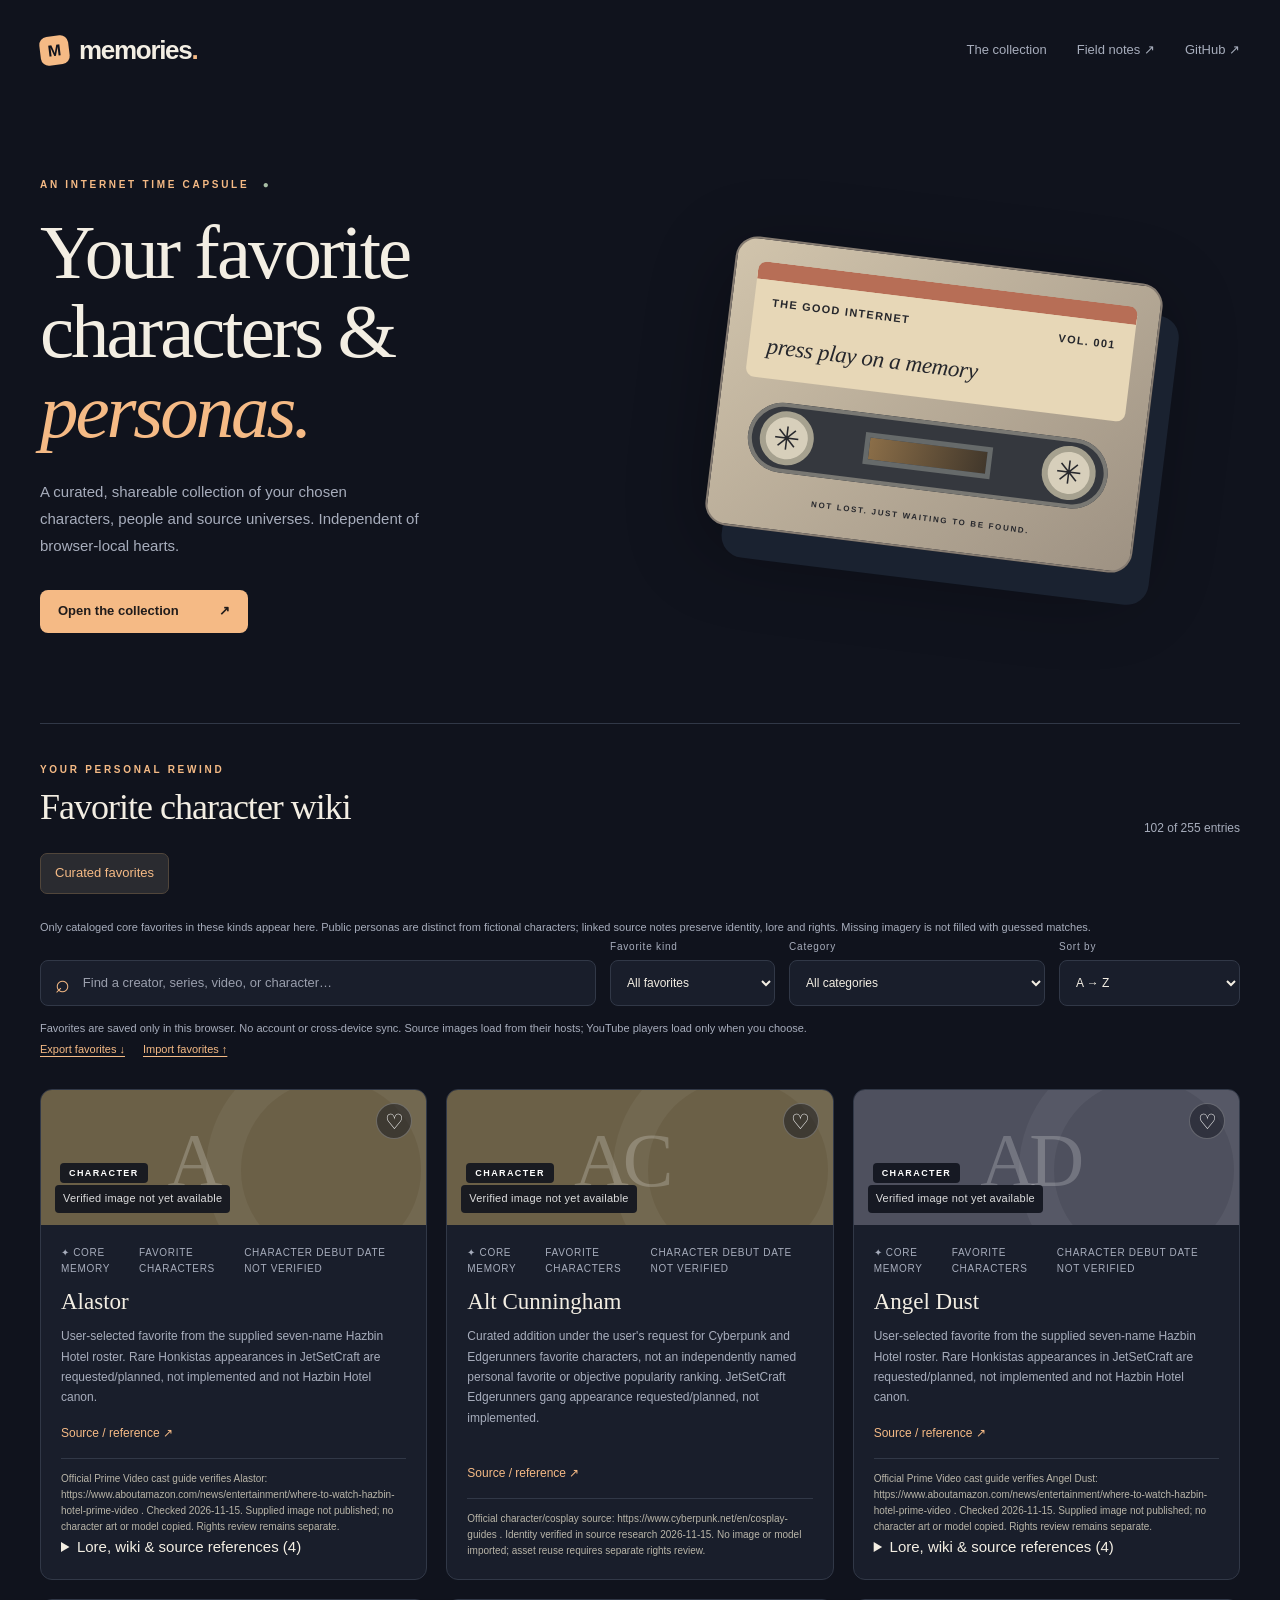
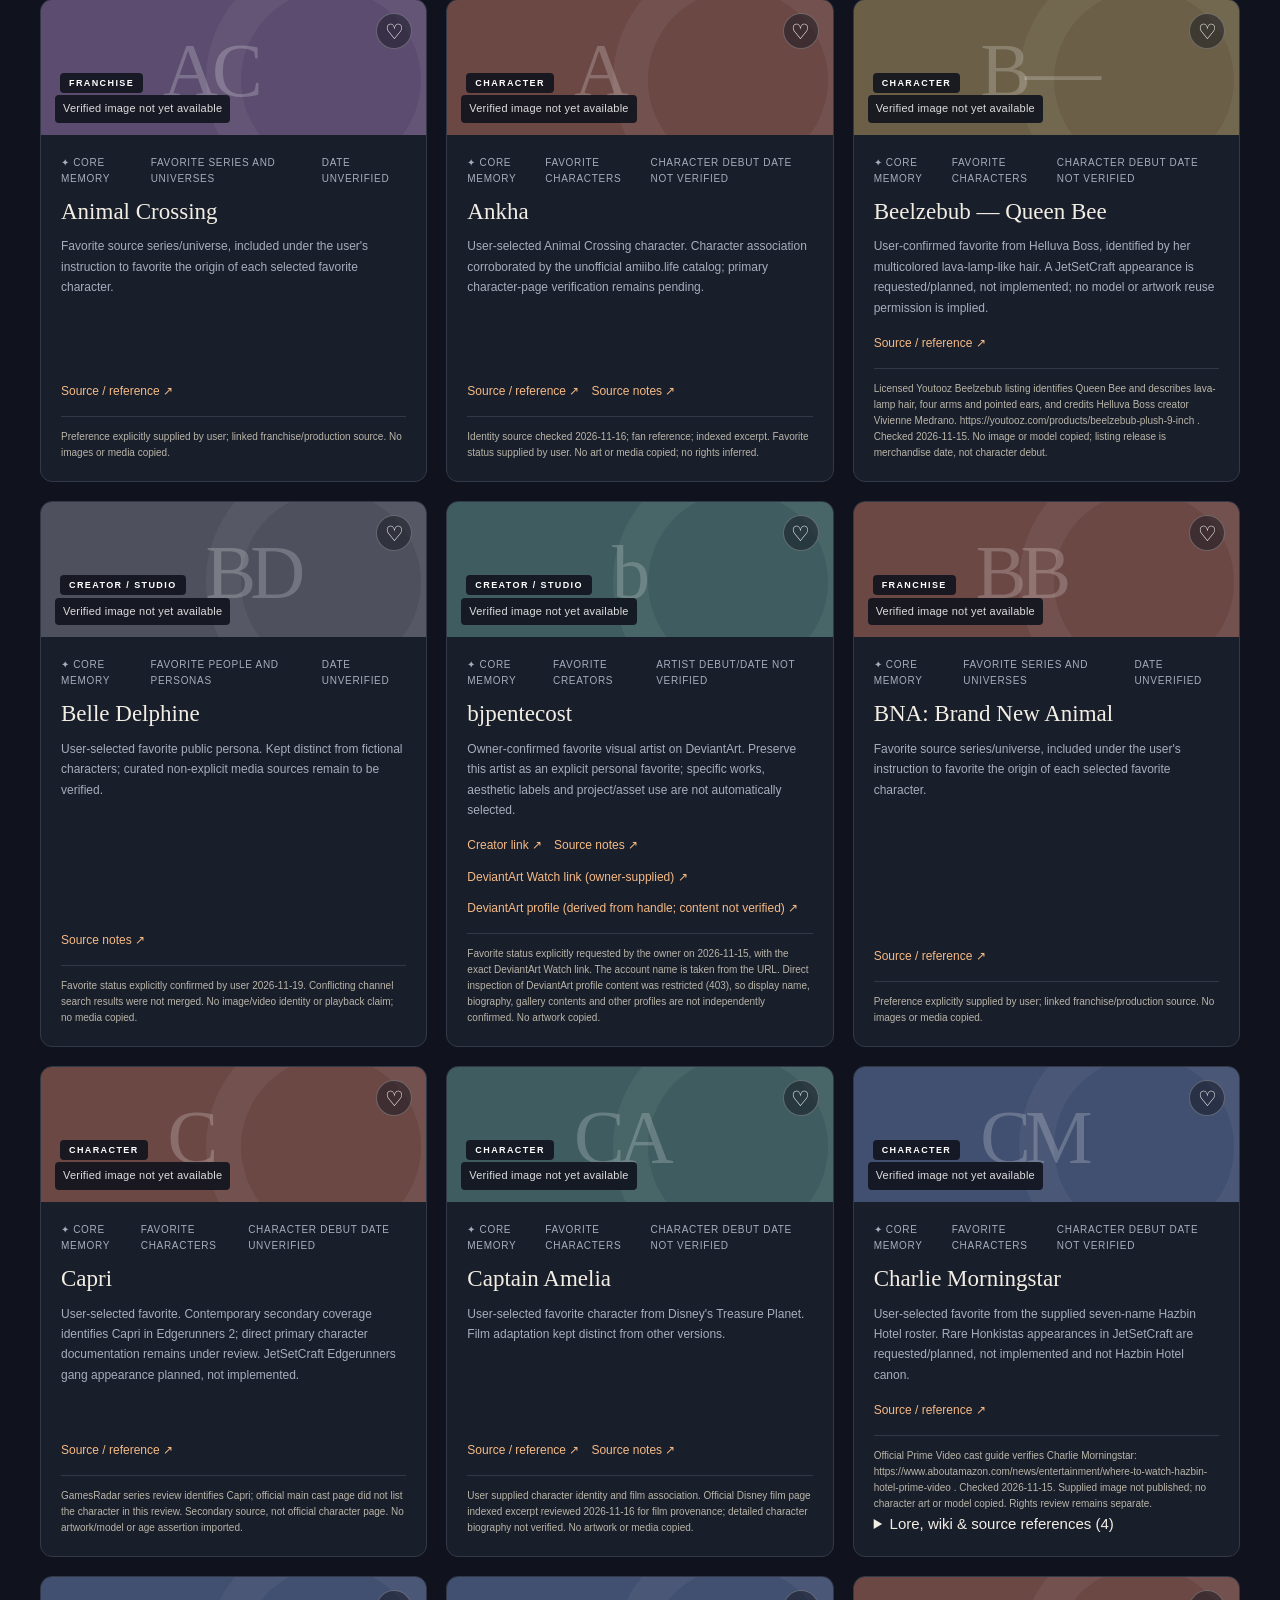
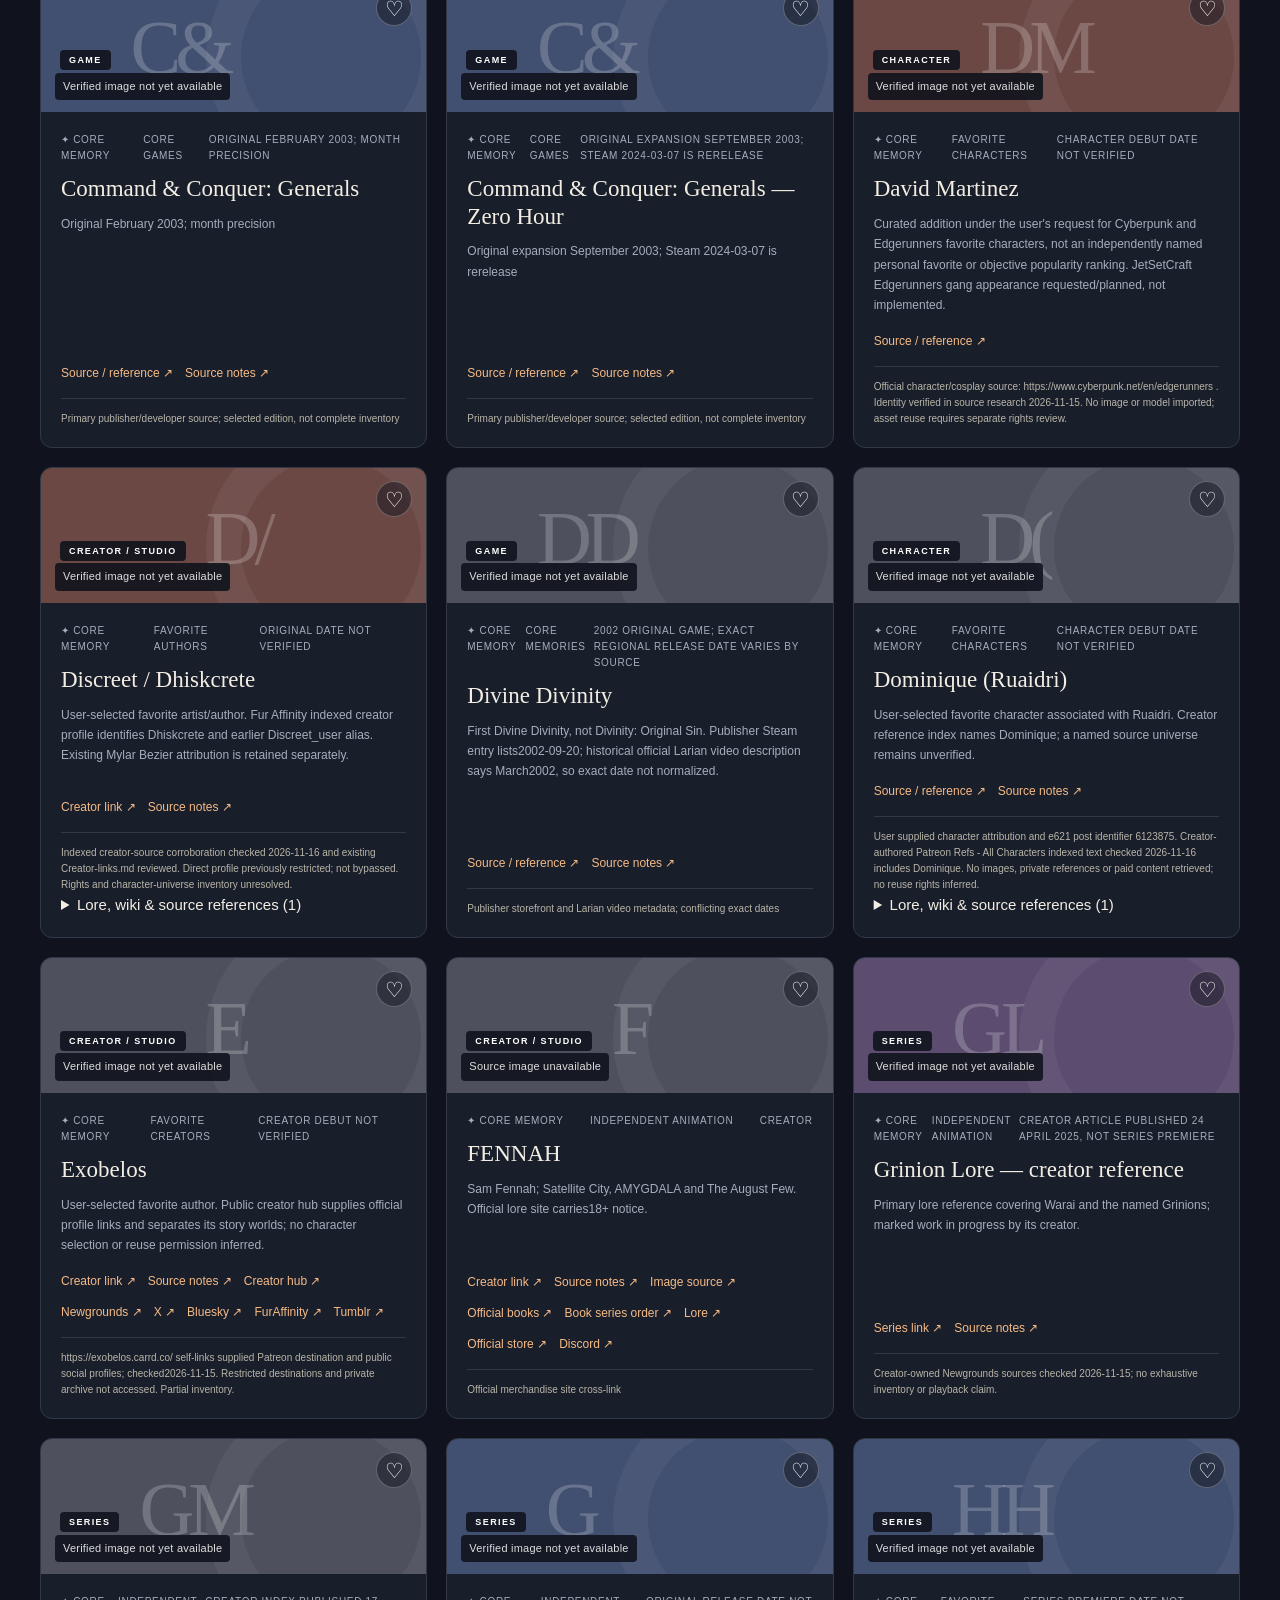
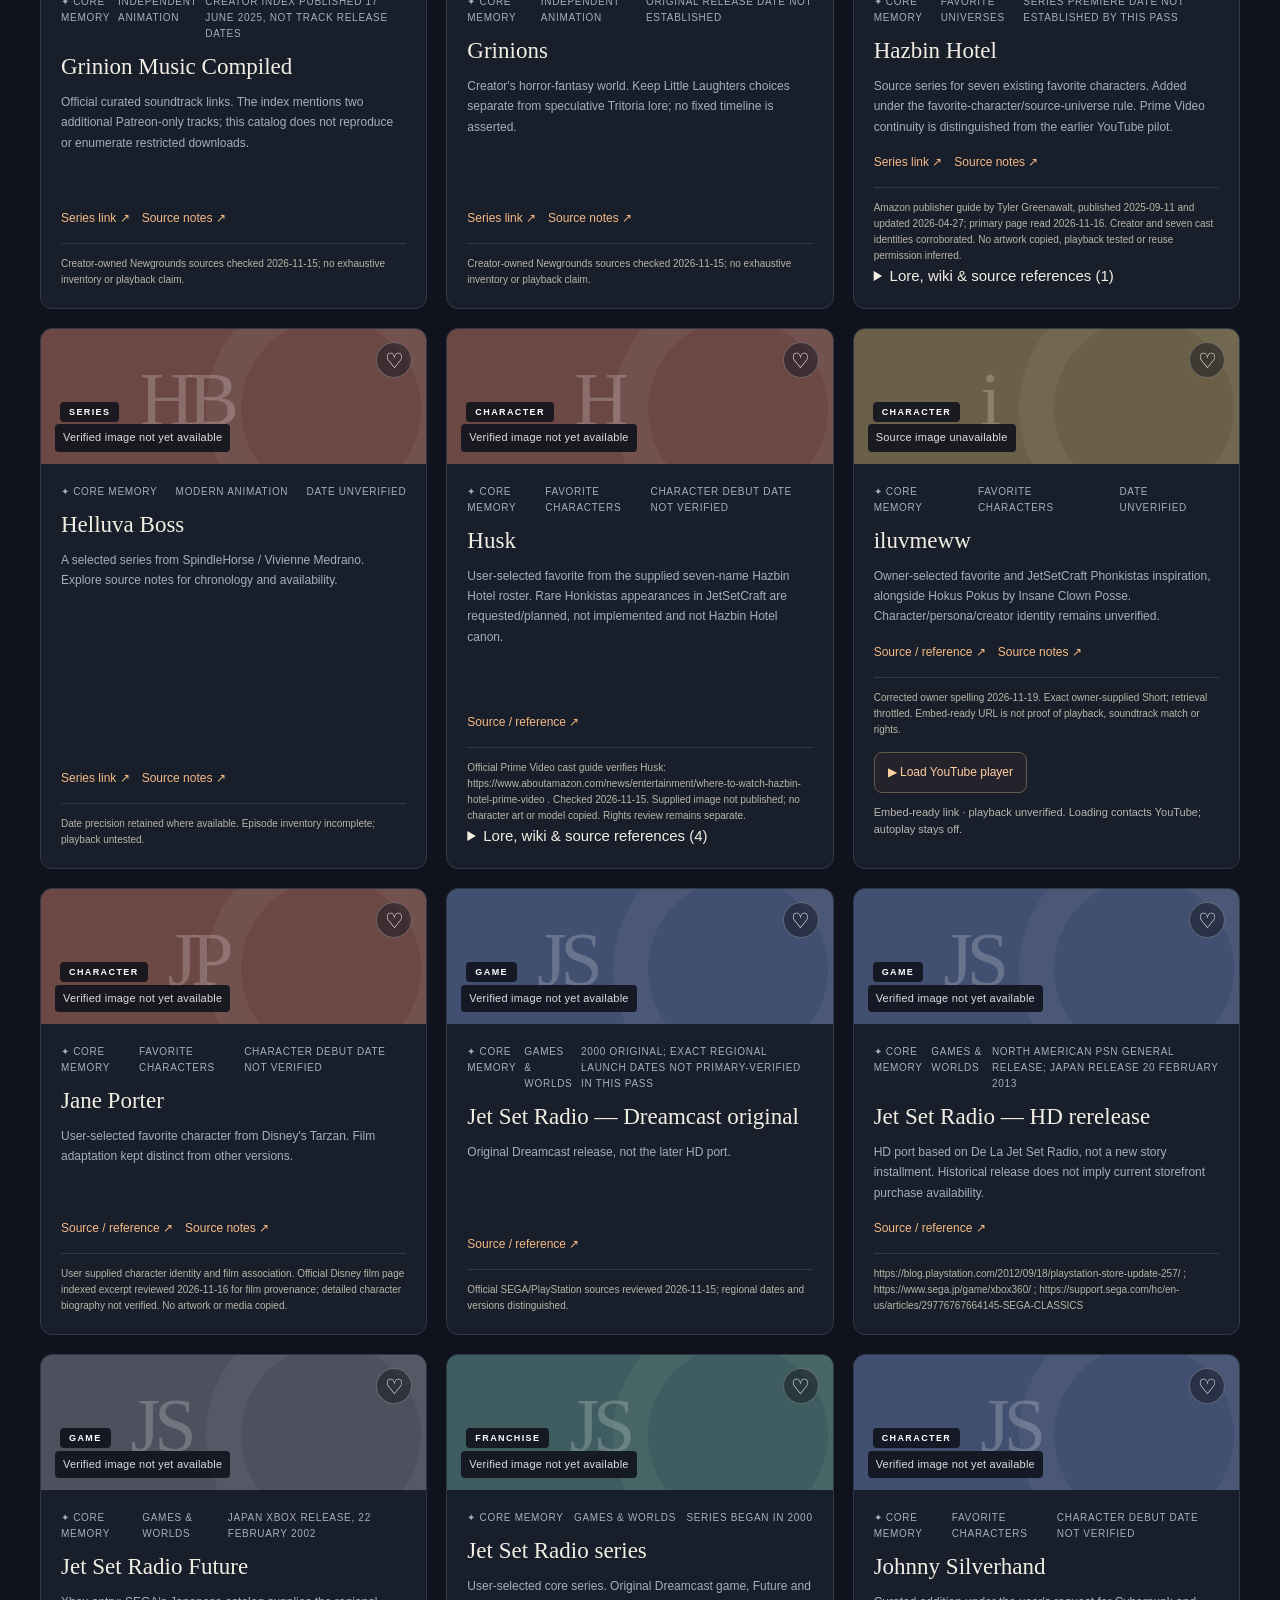
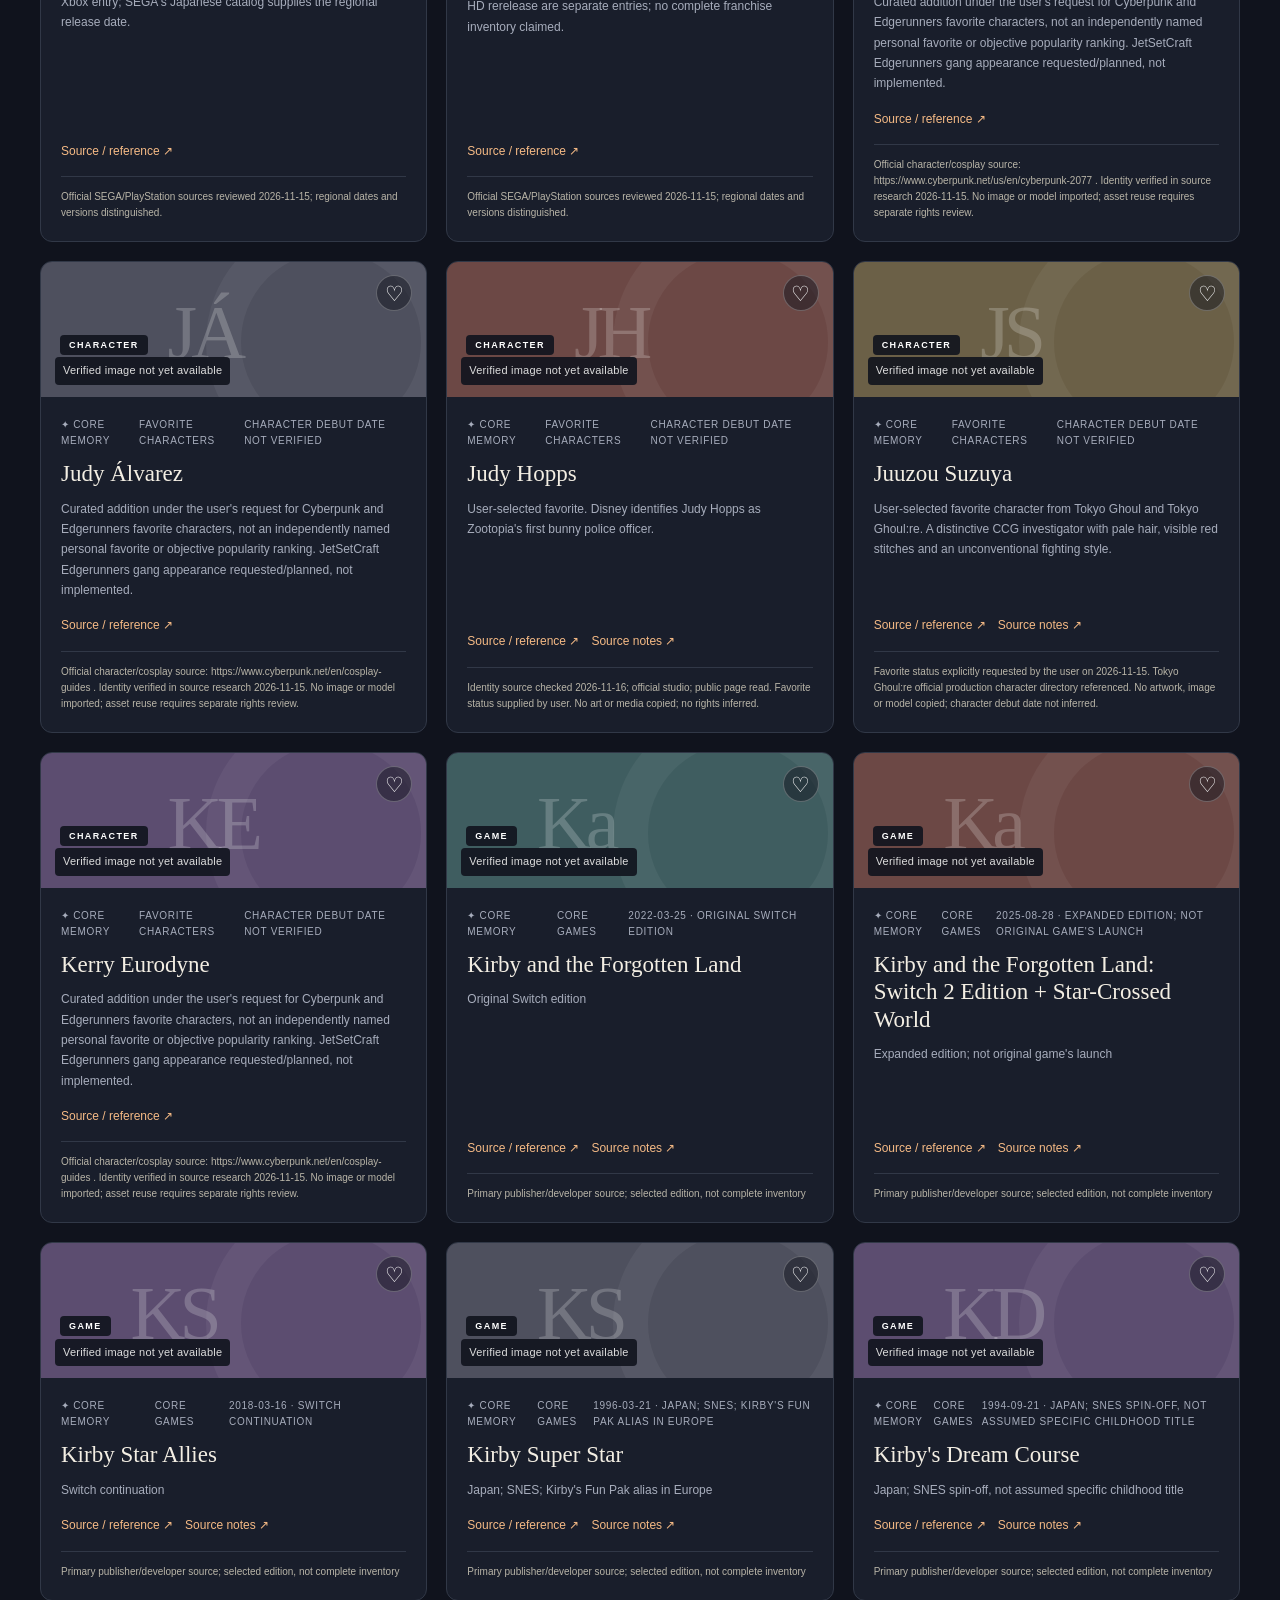
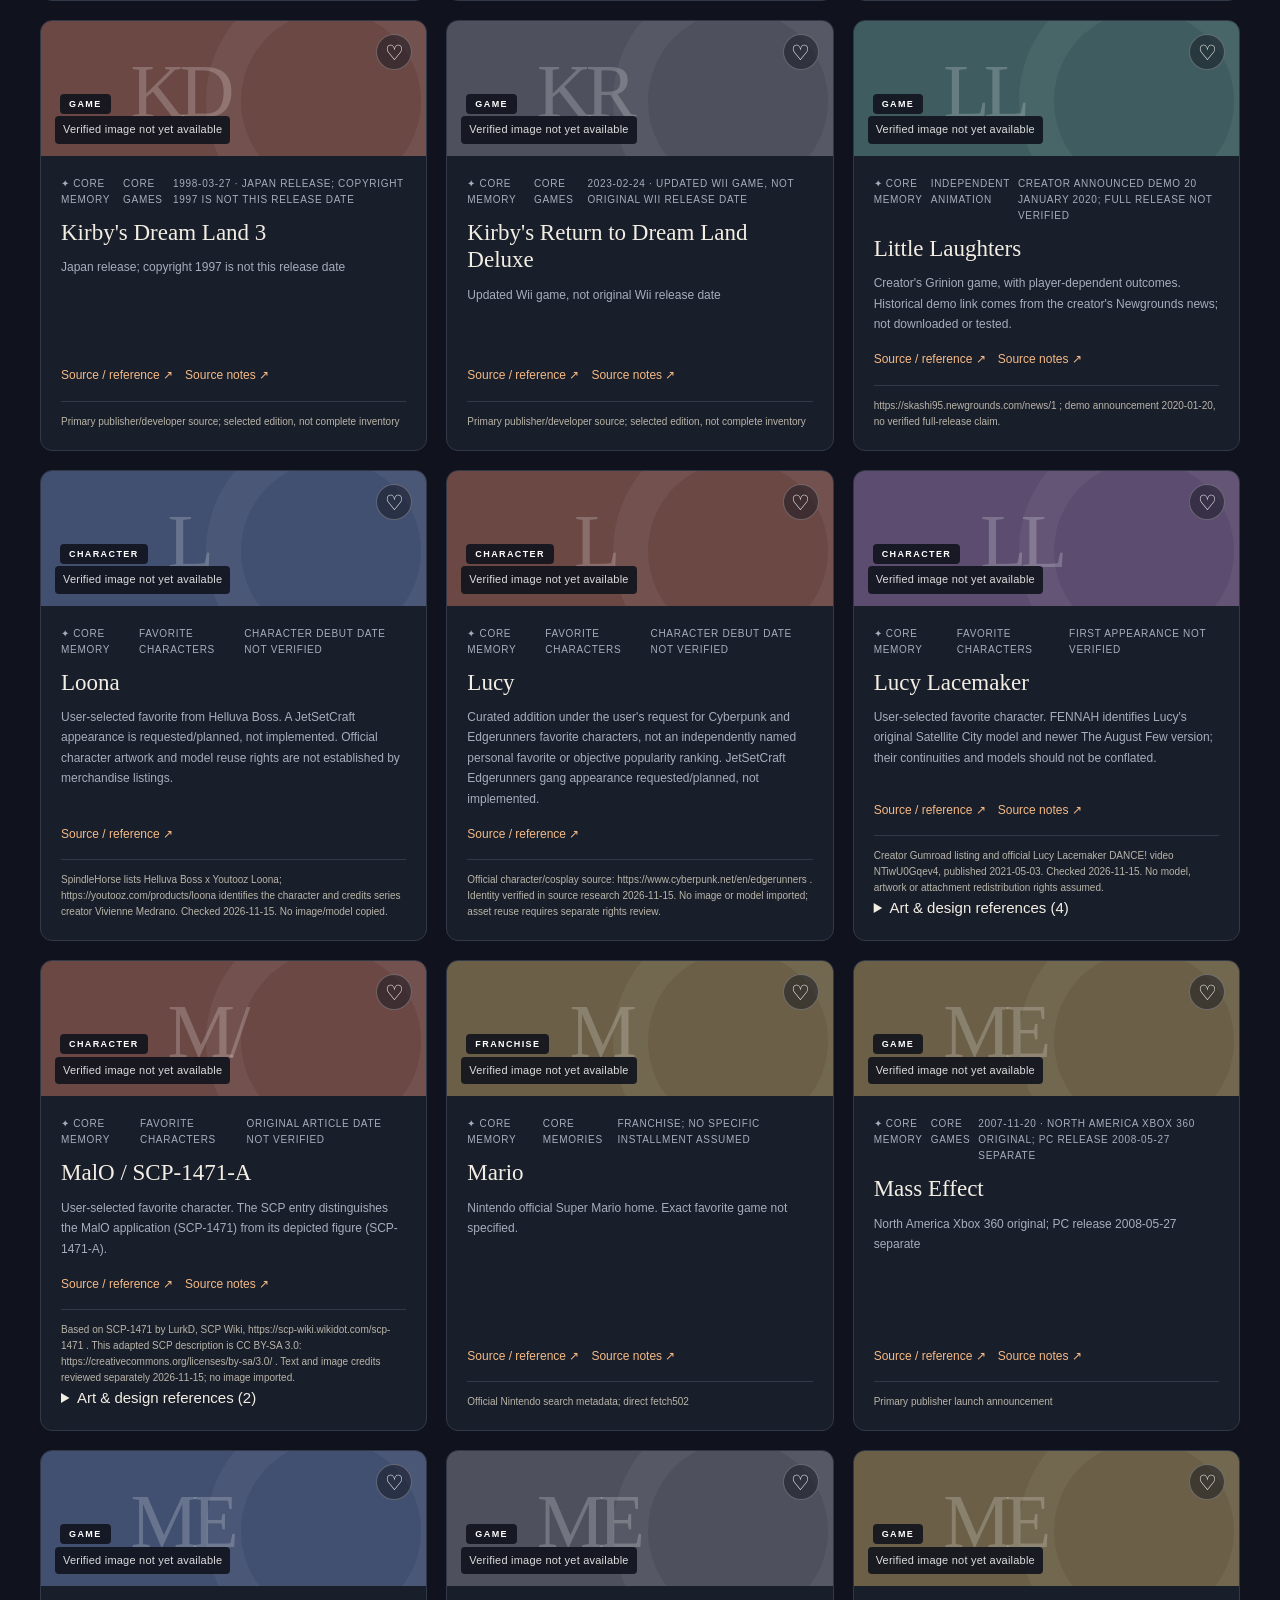
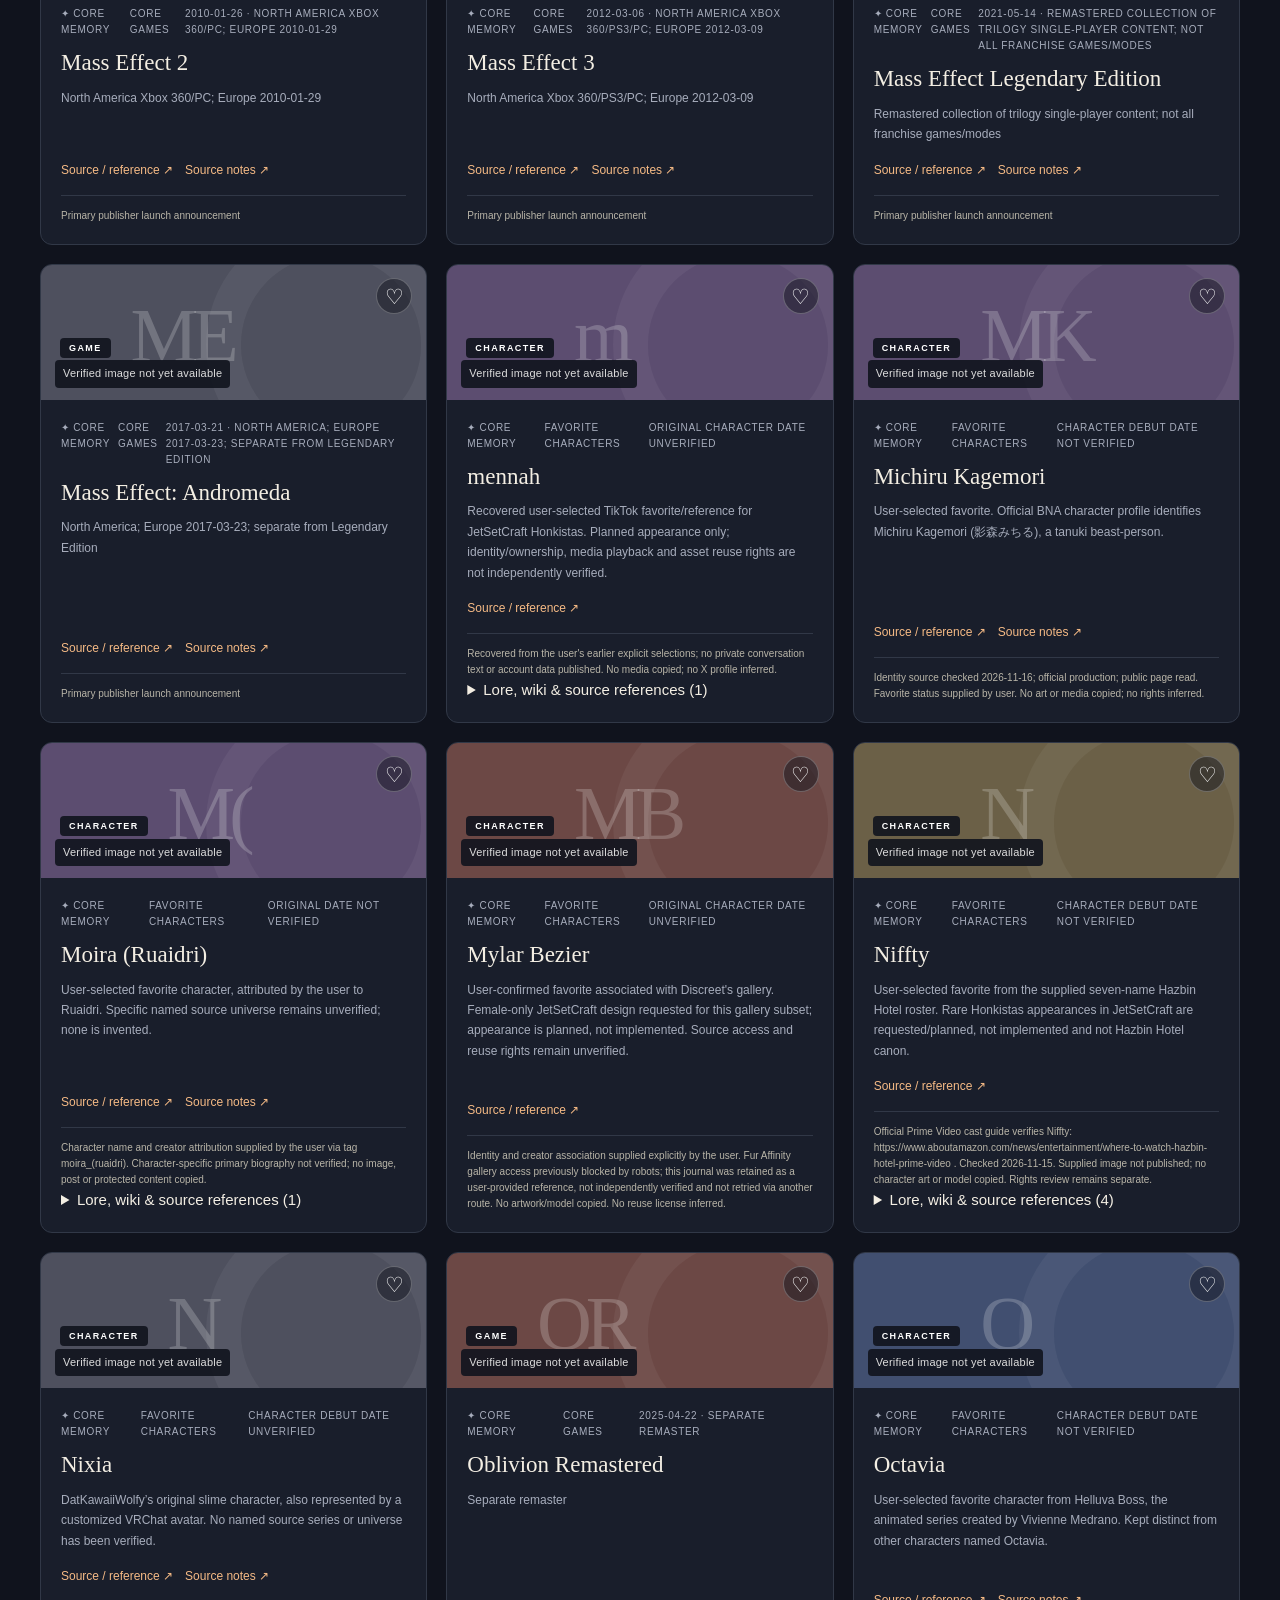
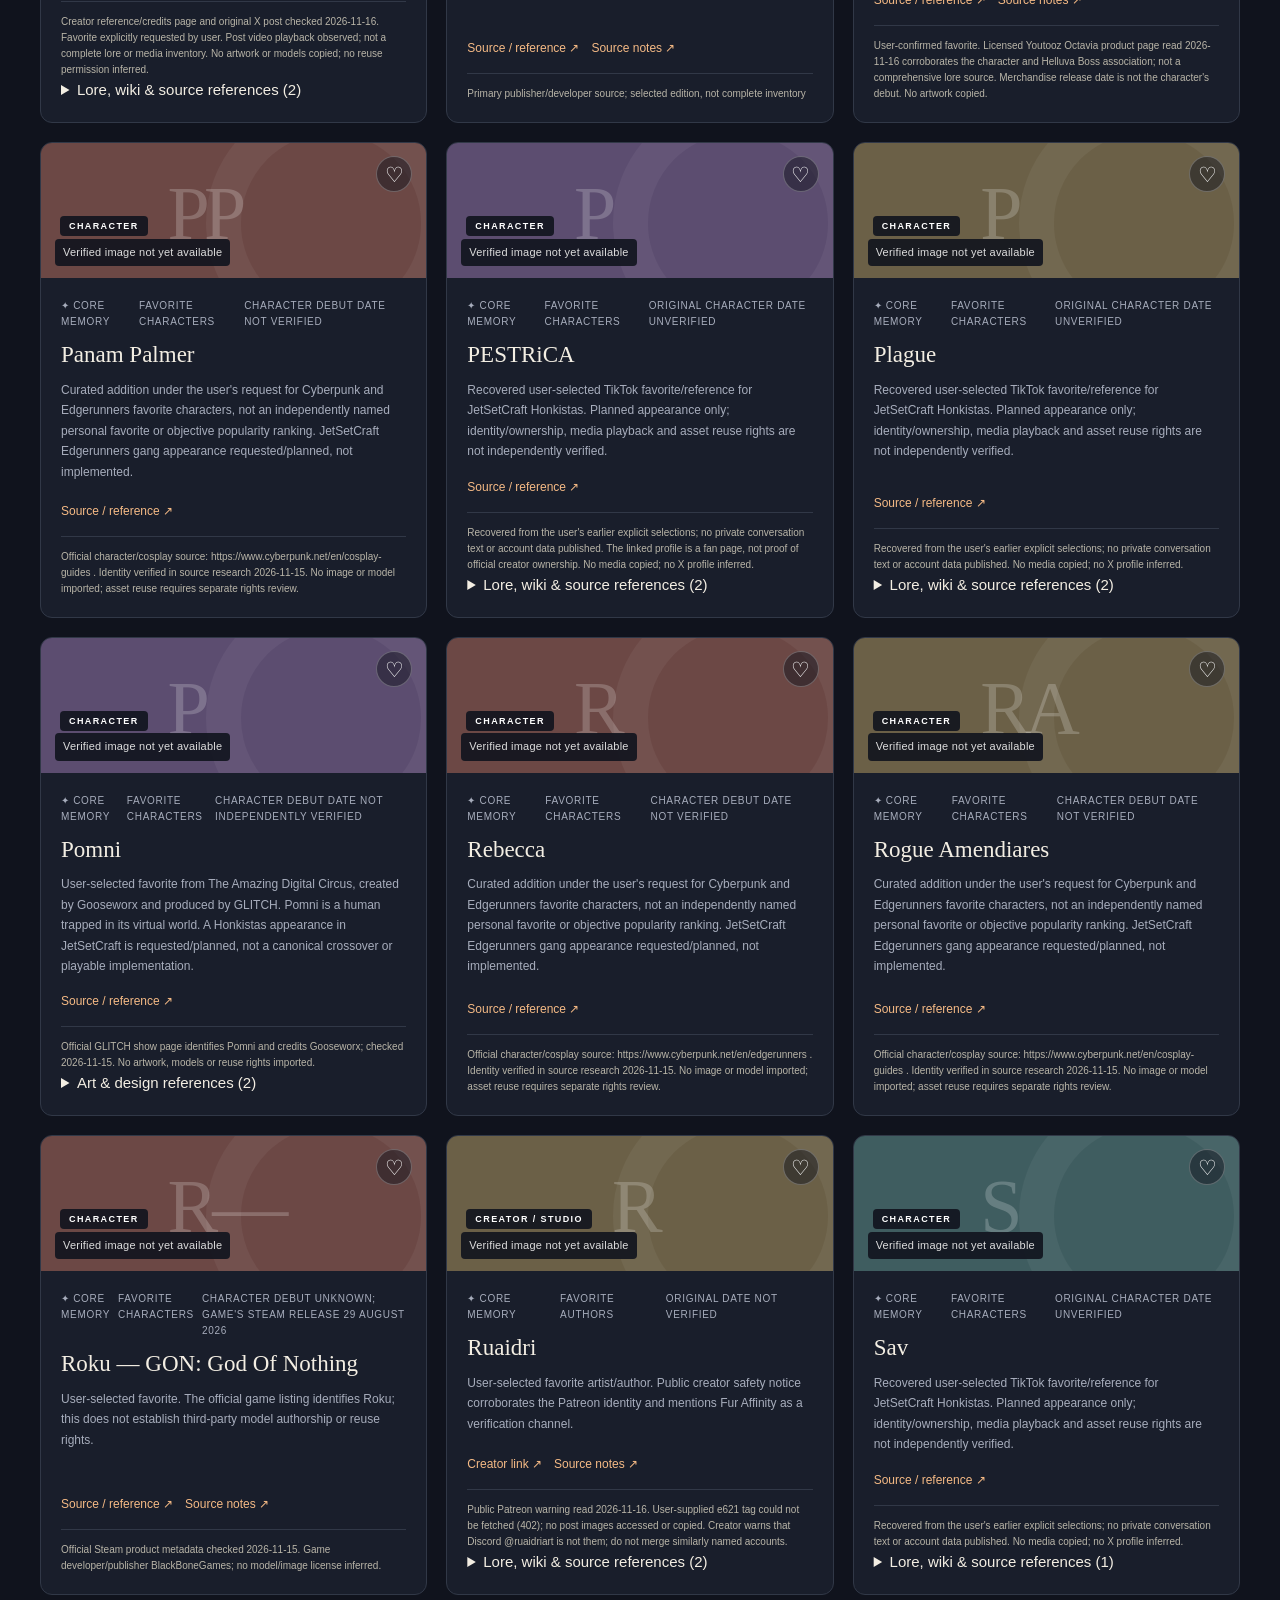
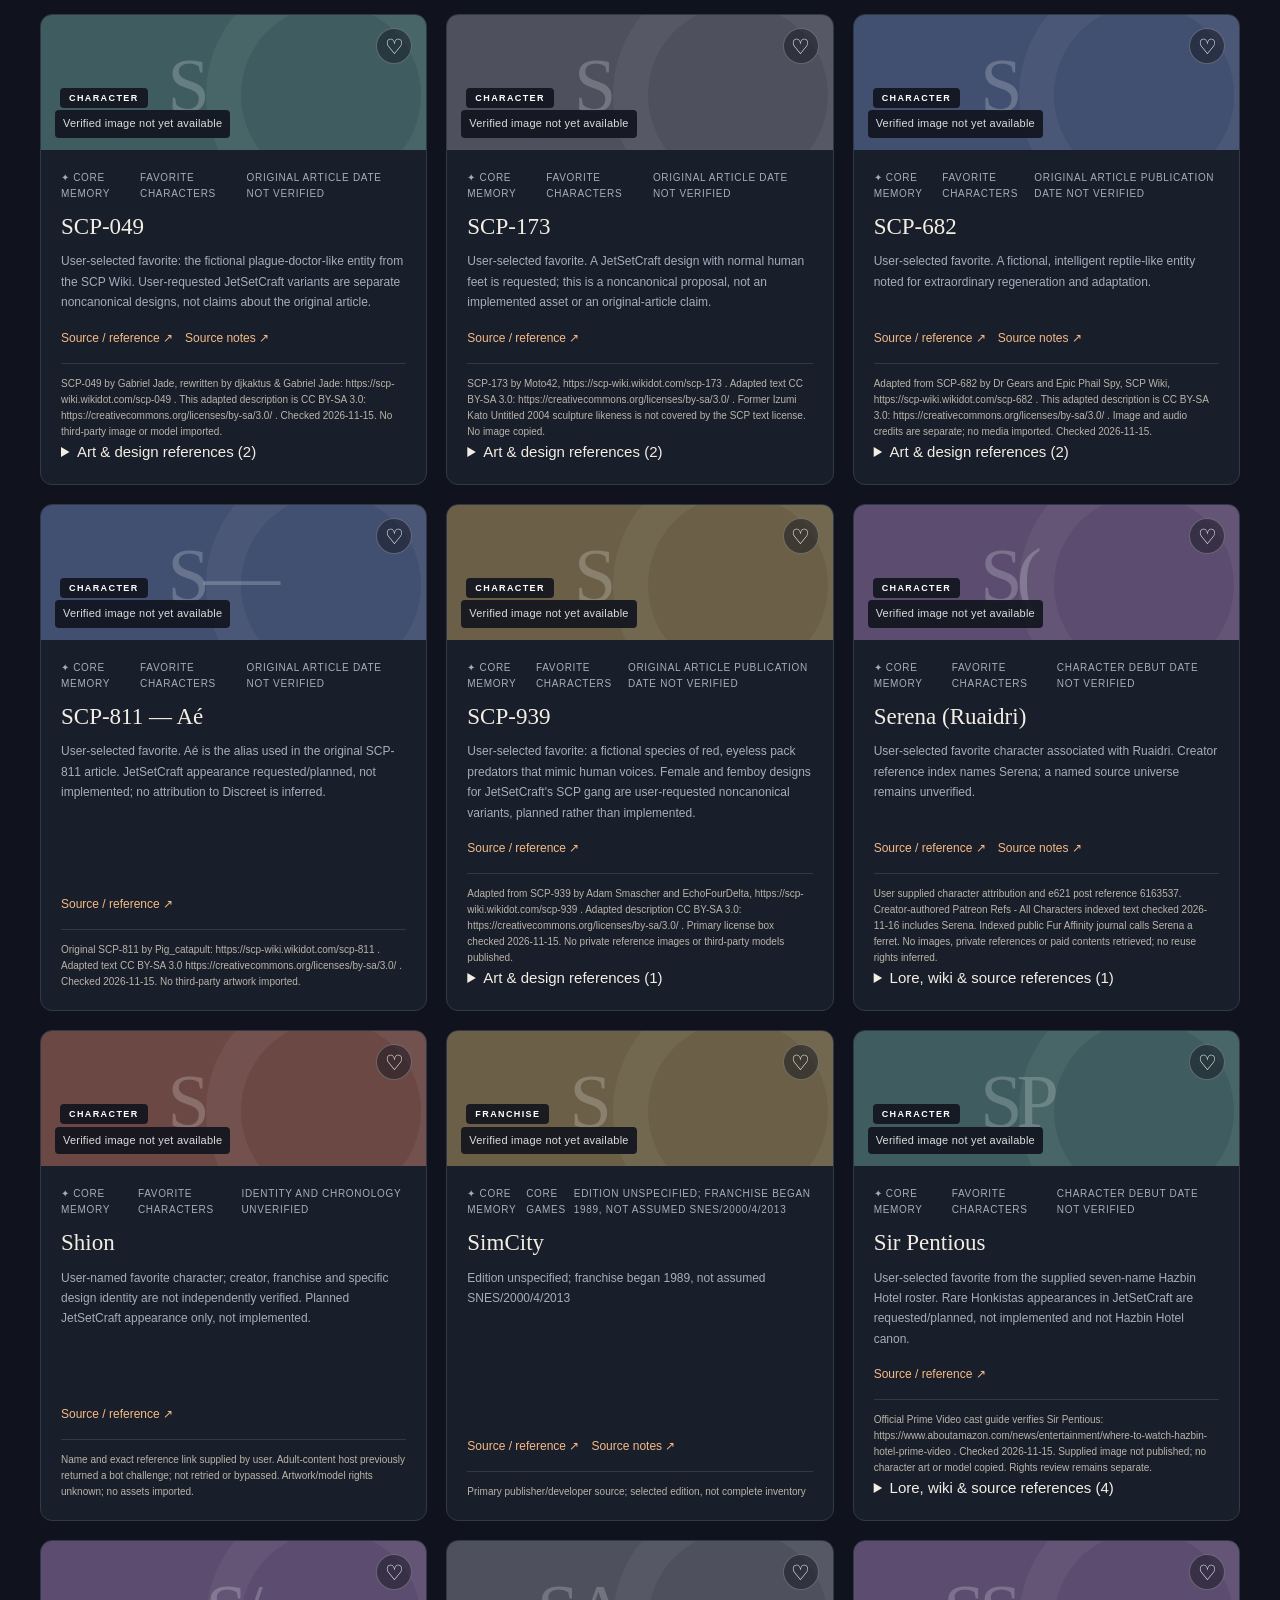
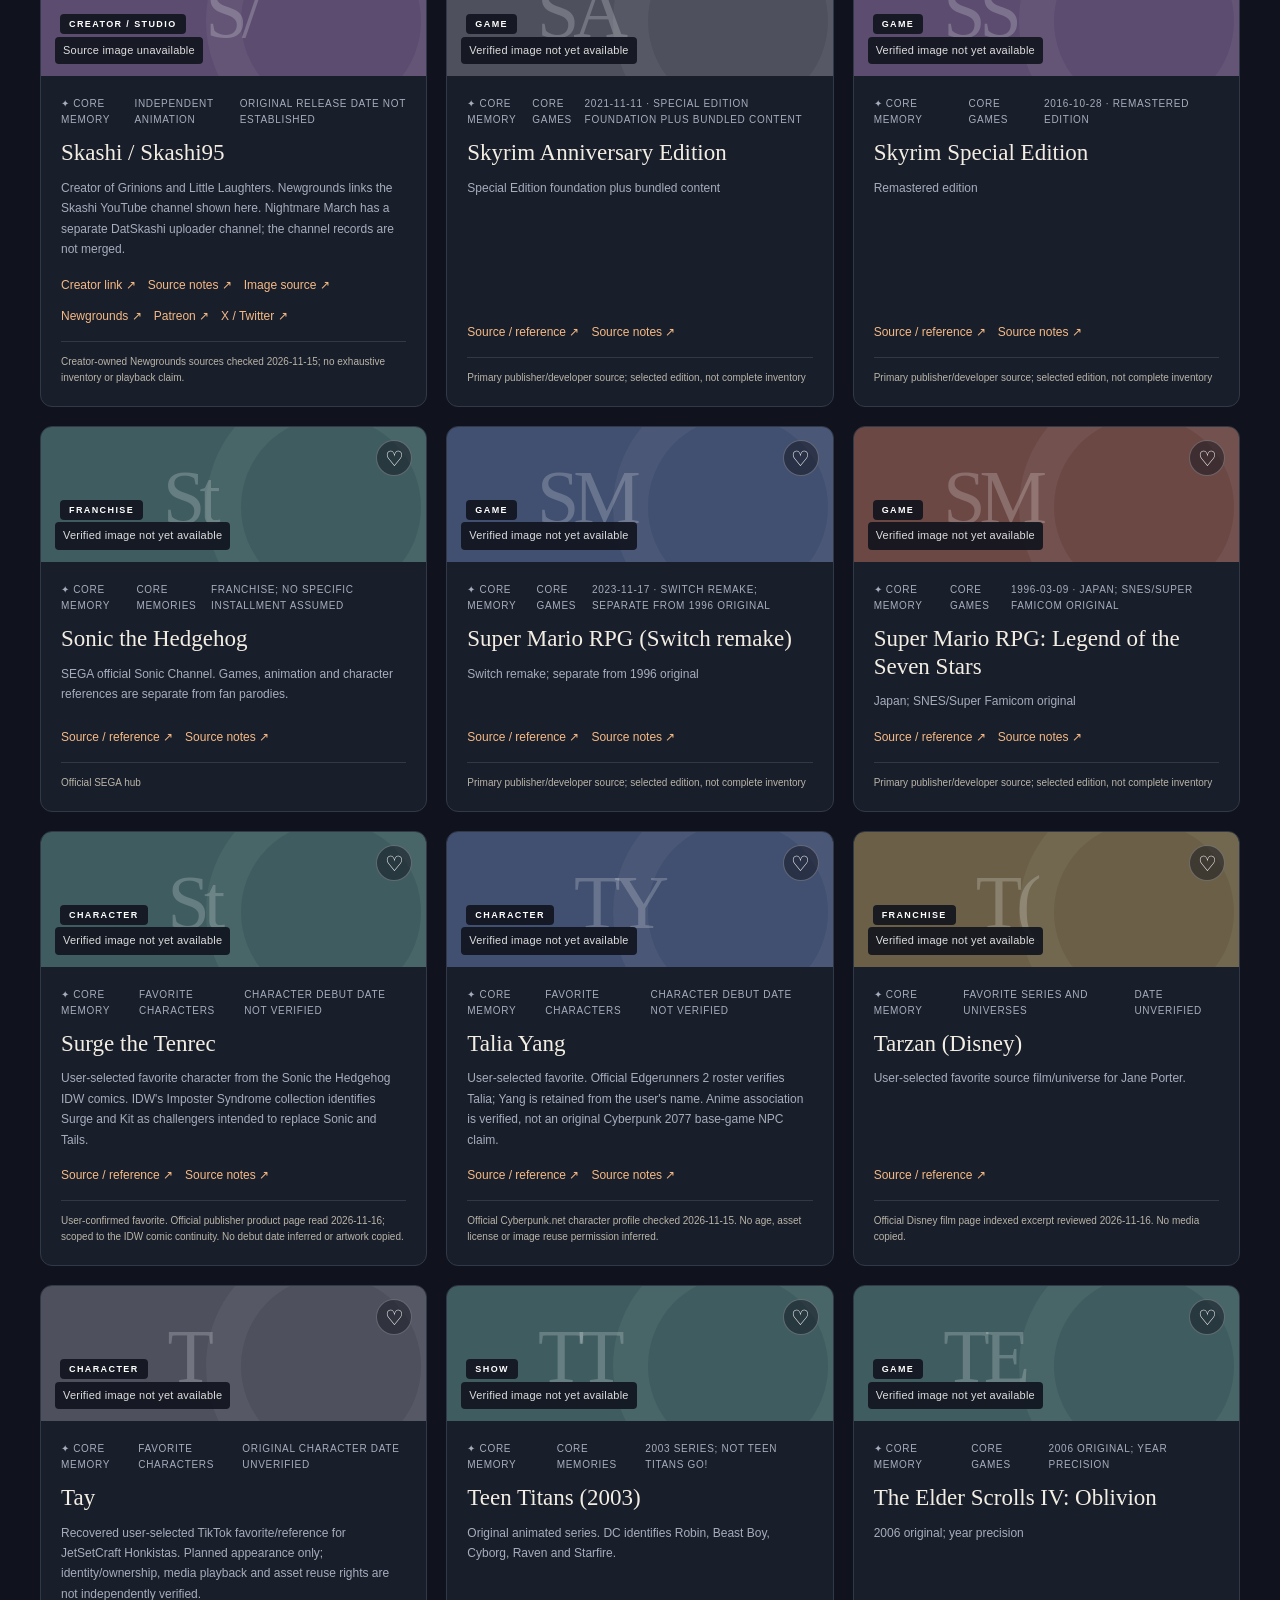
==== docs/favorites.html @ bbb82c5d "Add dedicated curated favorites view without changing local hearts" ====
<!doctype html>
<html lang="en"><head><meta charset="utf-8"><meta name="viewport" content="width=device-width, initial-scale=1"><meta name="theme-color" content="#141724"><meta name="description" content="A lovingly organized archive of internet creators, series, and the videos that stayed with us."><title>Favorite characters & personas · Memories</title><link rel="stylesheet" href="styles.css?v=media-1"><script src="app.js?v=curated-1" defer></script></head>
<body data-curated="true"><a class="skip" href="#collection">Skip to collection</a><header><a class="brand" href="./" aria-label="Memories home"><span class="brand-icon">M</span>memories<span class="brand-dot">.</span></a><nav aria-label="Main navigation"><a href="#collection">The collection</a><a href="https://github.com/Herbertofury/memories/blob/main/docs/Favorite-characters.md">Field notes ↗</a><a href="https://github.com/Herbertofury/memories">GitHub ↗</a></nav></header>
<main><section class="hero"><div><p class="eyebrow">AN INTERNET TIME CAPSULE <span>●</span></p><h1>Your favorite<br>characters &<br><em>personas.</em></h1><p class="intro">A curated, shareable collection of your chosen characters, people and source universes. Independent of browser-local hearts.</p><a class="explore" href="#collection">Open the collection <span>↗</span></a></div><div class="tape" aria-hidden="true"><div class="tape-label"><span>THE GOOD INTERNET</span><b>VOL. 001</b><i>press play on a memory</i></div><div class="reels"><span>✳</span><div></div><span>✳</span></div><small>NOT LOST. JUST WAITING TO BE FOUND.</small></div></section>
<section class="collection" id="collection"><div class="section-heading"><div><p class="eyebrow">YOUR PERSONAL REWIND</p><h2>Favorite character wiki</h2></div><p id="total" class="muted">Loading the archive…</p></div><div class="tabs" role="group" aria-label="Collection view"><button data-view="curated" aria-pressed="true">Curated favorites</button><span id="fav-count" hidden>0</span></div><p class="storage-note">Only cataloged core favorites in these kinds appear here. Public personas are distinct from fictional characters; linked source notes preserve identity, lore and rights. Missing imagery is not filled with guessed matches.</p><div class="filters"><label class="search"><span>⌕</span><input id="search" type="search" placeholder="Find a creator, series, video, or character…" aria-label="Search collection"></label><label>Favorite kind<select id="favorite-kind"><option value="all">All favorites</option><option value="characters">Characters</option><option value="people">People & creators</option><option value="universes">Series & universes</option></select></label><label>Category<select id="category"><option value="all">All categories</option></select></label><label>Sort by<select id="sort"><option value="oldest">Original date · oldest</option><option value="newest">Original date · newest</option><option value="name" selected>A → Z</option></select></label></div><p class="storage-note" id="storage-note">Favorites are saved only in this browser. No account or cross-device sync. Source images load from their hosts; YouTube players load only when you choose.</p><div class="utility"><button id="export" class="text-button">Export favorites ↓</button><label class="text-button import-label">Import favorites ↑<input id="import" type="file" accept="application/json,.json" hidden></label></div><p id="status" role="status" aria-live="polite"></p><div id="grid" class="grid" aria-live="polite"></div><div id="empty" class="empty" hidden><h3>No memories here yet.</h3><p>Try another search or favorite something worth coming back to.</p><button id="reset">Reset filters</button></div><noscript>This collection needs JavaScript for sorting and favorites. <a href="https://github.com/Herbertofury/memories/wiki">Browse the source notes instead.</a></noscript></section>
<section class="footnote"><span>✦</span><div><h3>A collection, not a claim of completeness.</h3><p>Original releases and later reuploads are different memories. Dates and links carry their source notes; an archived URL does not guarantee a playable video. Sorting uses original publication dates only, never later reuploads or documented-by dates. Unknown originals sort last. Character search uses documented annotations, not an exhaustive transcript index. Thumbnail availability is not playback proof. Click-to-load YouTube players keep autoplay off; blocked or restricted videos retain their direct links.</p></div></section></main><footer><a class="brand" href="#">memories.</a><p>Made for the things you don’t want to forget.</p><a href="https://github.com/Herbertofury/memories/wiki">Sources & archive notes ↗</a></footer></body></html>
---- docs/styles.css ----
:root{color-scheme:dark;--bg:#10131d;--panel:#191e2b;--text:#f3eee3;--muted:#a7adbc;--line:#313847;--accent:#f5ba85}*{box-sizing:border-box}html{scroll-behavior:smooth;scroll-padding-top:22px}body{margin:0;background:var(--bg);color:var(--text);font-family:Arial,Helvetica,sans-serif;font-size:15px;line-height:1.6}a{color:inherit;text-decoration:none}button,input,select{font:inherit}button,select,.import-label{cursor:pointer}button,a,input,select{outline-offset:5px}button:focus-visible,a:focus-visible,input:focus-visible,select:focus-visible{outline:2px solid var(--accent)}header,main,footer{max-width:1280px;margin:auto}header{display:flex;align-items:center;justify-content:space-between;padding:30px 40px}.brand{display:flex;align-items:center;font-weight:800;font-size:26px;letter-spacing:-1.3px}.brand-icon{font-size:16px;letter-spacing:0;width:29px;height:29px;background:var(--accent);color:var(--bg);display:grid;place-items:center;border-radius:8px;margin-right:10px;transform:rotate(-7deg)}.brand-dot{color:var(--accent)}nav{display:flex;gap:30px;font-size:13px;color:var(--muted)}nav a:hover{color:var(--text)}main{padding:0 40px}.hero{display:grid;grid-template-columns:1.15fr 1fr;gap:80px;align-items:center;padding:75px 0 90px}.eyebrow{font-size:10px;letter-spacing:2.7px;font-weight:700;color:var(--accent);margin:0 0 20px}.eyebrow span{color:#a8bea5;margin-left:8px}h1{font-family:Georgia,serif;font-size:clamp(50px,6vw,82px);line-height:1.04;font-weight:normal;letter-spacing:-3px;margin:0 0 26px}h1 em{color:var(--accent);font-weight:normal}.intro{color:var(--muted);font-size:15px;max-width:380px;line-height:1.8}.explore{display:inline-flex;align-items:center;gap:40px;background:var(--accent);color:#211c1b;border-radius:8px;padding:11px 18px;font-size:13px;font-weight:bold;margin-top:16px}.tape{transform:rotate(7deg);padding:22px;border:2px solid #867c72;border-radius:22px;background:linear-gradient(135deg,#d1c4ac,#9e9283);box-shadow:20px 30px 0 #1a2230,0 20px 80px #0005;color:#26272c;max-width:430px}.tape-label{border-radius:9px;background:#e7d7b7;padding:14px 18px;border-top:18px solid #b76e56;position:relative;display:flex;flex-wrap:wrap;justify-content:space-between;font-size:11px;font-weight:bold;letter-spacing:1.3px}.tape-label i{width:100%;font-family:Georgia,serif;font-size:23px;font-weight:normal;letter-spacing:-.3px;margin-top:16px}.reels{margin:22px 10px;background:#35383e;display:flex;align-items:center;justify-content:space-between;border-radius:50px;padding:8px 12px;box-shadow:inset 0 0 0 4px #797873}.reels span{background:#d7cfbb;border:6px solid #a6a18f;border-radius:100%;width:54px;height:54px;font-size:32px;display:grid;place-items:center;line-height:1}.reels div{width:38%;height:32px;border:5px solid #666a6a;background:linear-gradient(100deg,#8b6e48,#41372b)}.tape small{display:block;text-align:center;font-size:8px;letter-spacing:1.7px;font-weight:bold}.section-heading{display:flex;justify-content:space-between;align-items:end;border-top:1px solid var(--line);padding-top:38px}.section-heading .eyebrow{margin-bottom:8px}h2{font:normal 36px Georgia,serif;letter-spacing:-1px;margin:0 0 22px}.muted{color:var(--muted);font-size:12px}.tabs{display:flex;gap:7px;flex-wrap:wrap;margin:3px 0 25px}.tabs button{color:var(--muted);border:1px solid transparent;background:transparent;padding:9px 14px;border-radius:7px;font-size:13px}.tabs button[aria-pressed=true]{background:#2a2b30;color:var(--accent);border-color:#51463b}#fav-count{margin-left:5px;font-size:10px}.filters{display:flex;gap:14px;align-items:end}.filters label{color:var(--muted);font-size:10px;letter-spacing:.8px}.filters select,.search{background:var(--panel);border:1px solid var(--line);border-radius:8px;min-height:46px;color:var(--text)}.filters select{display:block;padding:10px 30px 10px 12px;min-width:145px;margin-top:5px;font-size:12px;letter-spacing:0}.search{display:flex;flex:1;align-items:center;padding:0 14px}.search span{font-size:25px;color:var(--accent);margin-right:12px}.search input{border:0;background:transparent;color:var(--text);width:100%;min-width:0;padding:11px 0;font-size:13px}.search input::placeholder{color:#9a9fad}.storage-note{font-size:11px;color:var(--muted);margin:14px 0 3px}.utility{display:flex;gap:18px}.text-button{background:none;border:0;color:var(--accent);padding:0;font-size:11px;text-decoration:underline;text-underline-offset:3px}#status{font-size:12px;color:var(--accent);min-height:20px;margin:5px 0}.grid{display:grid;grid-template-columns:repeat(3,minmax(0,1fr));gap:19px}.card{background:var(--panel);border:1px solid var(--line);border-radius:12px;overflow:hidden;position:relative;display:flex;flex-direction:column}.art{height:135px;position:relative;padding:19px;background:var(--card-color,#41485c);overflow:hidden}.art:after{content:'';position:absolute;width:180px;height:180px;border:35px solid #ffffff0c;border-radius:100%;right:-30px;top:-45px}.art .monogram{font-family:Georgia,serif;font-size:76px;line-height:1.1;color:#ffffff35;letter-spacing:-6px;position:absolute;bottom:-10px;left:20px}.type{font-size:9px;font-weight:bold;letter-spacing:1.4px;color:#fff;background:#0004;border-radius:4px;padding:4px 7px;position:relative;z-index:1}.favorite{position:absolute;right:14px;top:13px;width:36px;height:36px;border-radius:50%;border:1px solid #ffffff40;background:#13151e80;color:white;font-size:21px;z-index:2}.favorite[aria-pressed=true]{color:#ffd2a6;background:#402b2b;border-color:#ffd2a6}.card-body{padding:20px;flex:1;display:flex;flex-direction:column}.card-meta{display:flex;justify-content:space-between;gap:8px;color:var(--muted);font-size:10px;text-transform:uppercase;letter-spacing:.7px}h3{font-family:Georgia,serif;font-size:23px;font-weight:normal;line-height:1.2;margin:11px 0}.card-description{font-size:12px;line-height:1.7;color:var(--muted);margin:0 0 16px}.links{display:flex;gap:12px;flex-wrap:wrap;margin-top:auto;font-size:12px;color:var(--accent)}.links a:hover{text-decoration:underline}.evidence{font-size:10px;color:#b9b5a8;border-top:1px solid var(--line);margin:15px 0 0;padding-top:12px}.empty{padding:60px 20px;text-align:center;border:1px dashed var(--line);border-radius:12px;color:var(--muted)}.empty button{background:var(--accent);color:#211c1b;border:0;padding:10px 15px;border-radius:6px}.footnote{display:flex;gap:20px;padding:28px;background:#1c202b;border:1px solid var(--line);border-radius:12px;margin:45px 0 60px}.footnote>span{color:var(--accent);font-size:30px}.footnote h3{font-size:19px;margin:0 0 8px}.footnote p{font-size:12px;color:var(--muted);margin:0;max-width:850px}footer{padding:28px 40px 40px;border-top:1px solid var(--line);display:flex;gap:20px;justify-content:space-between;align-items:center}footer p,footer>a:last-child{font-size:11px;color:var(--muted)}.skip{position:fixed;top:-60px;left:20px;background:var(--accent);color:#111;z-index:10;padding:10px}.skip:focus{top:10px}[hidden]{display:none!important}@media(max-width:850px){.hero{gap:35px;padding:55px 0 70px}.tape{padding:15px}.tape-label i{font-size:19px}.grid{grid-template-columns:repeat(2,minmax(0,1fr))}nav{gap:18px}h1{font-size:59px}}@media(max-width:600px){header{padding:22px}main{padding:0 22px}nav a:first-child{display:none}nav{gap:15px;font-size:11px}.hero{grid-template-columns:1fr;padding:38px 0 65px;gap:40px}h1{font-size:59px}.hero .intro{font-size:14px}.tape{max-width:310px;width:85%;justify-self:center;transform:rotate(5deg);box-shadow:12px 15px 0 #1a2230}.tape-label i{font-size:21px}.section-heading{align-items:start}.section-heading>.muted{max-width:95px;text-align:right}.filters{flex-wrap:wrap;gap:10px}.search{flex-basis:100%}.filters>label:not(.search){flex:1}.filters select{width:100%;min-width:0}.tabs{gap:0}.tabs button{padding:8px 10px;font-size:11px}.grid{grid-template-columns:1fr}.art{height:125px}.card-body{padding:18px}.footnote{padding:20px;margin-bottom:35px}footer{padding:25px 22px;flex-wrap:wrap}footer p{flex-basis:100%;order:3;margin:0}.brand{font-size:23px}}@media(prefers-reduced-motion:reduce){html{scroll-behavior:auto}}

/* Source-owned media with honest unavailable states. */
.art{overflow:hidden}.source-image{position:absolute;inset:0;width:100%;height:100%;object-fit:cover}.art .type,.art .favorite{z-index:2}.art .type{background:#11141ee8;padding:5px 9px;border-radius:4px}.art .monogram{position:relative}.image-notice{position:absolute;bottom:12px;left:14px;font-size:11px;letter-spacing:.02em;background:#11141ee8;padding:5px 8px;border-radius:4px;z-index:1;color:#ddd}.inline-media{margin-top:14px}.load-player,.close-player{border:1px solid #665a4d;background:#24222a;color:#ffd0a0;border-radius:8px;padding:10px 13px;cursor:pointer;font:inherit;font-size:12px}.player-state{font-size:11px;color:#bbb5b0;line-height:1.5}.youtube-player{display:block;width:100%;min-height:200px;aspect-ratio:16/9;border:0;background:#000;border-radius:8px;margin-bottom:8px}.art.has-image .favorite{background:#11141ee8}.art.has-image{background:#161821}
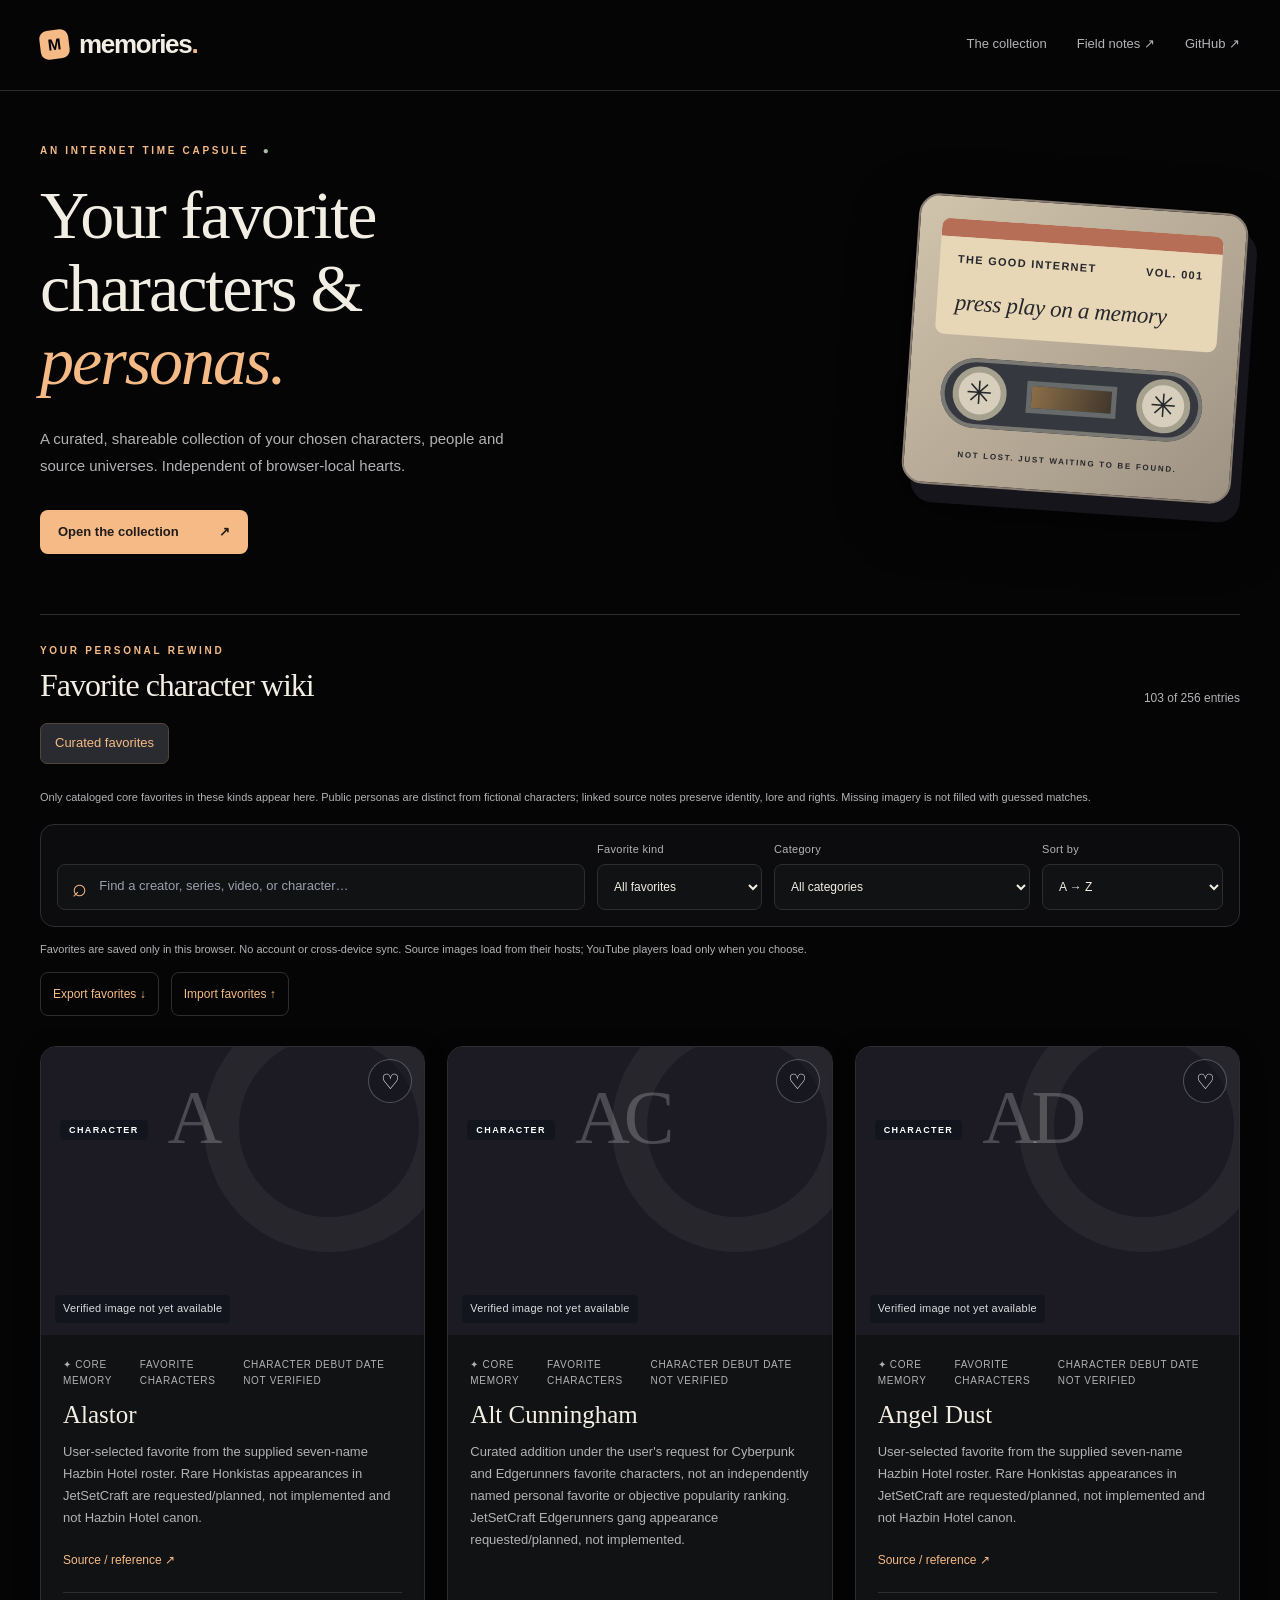
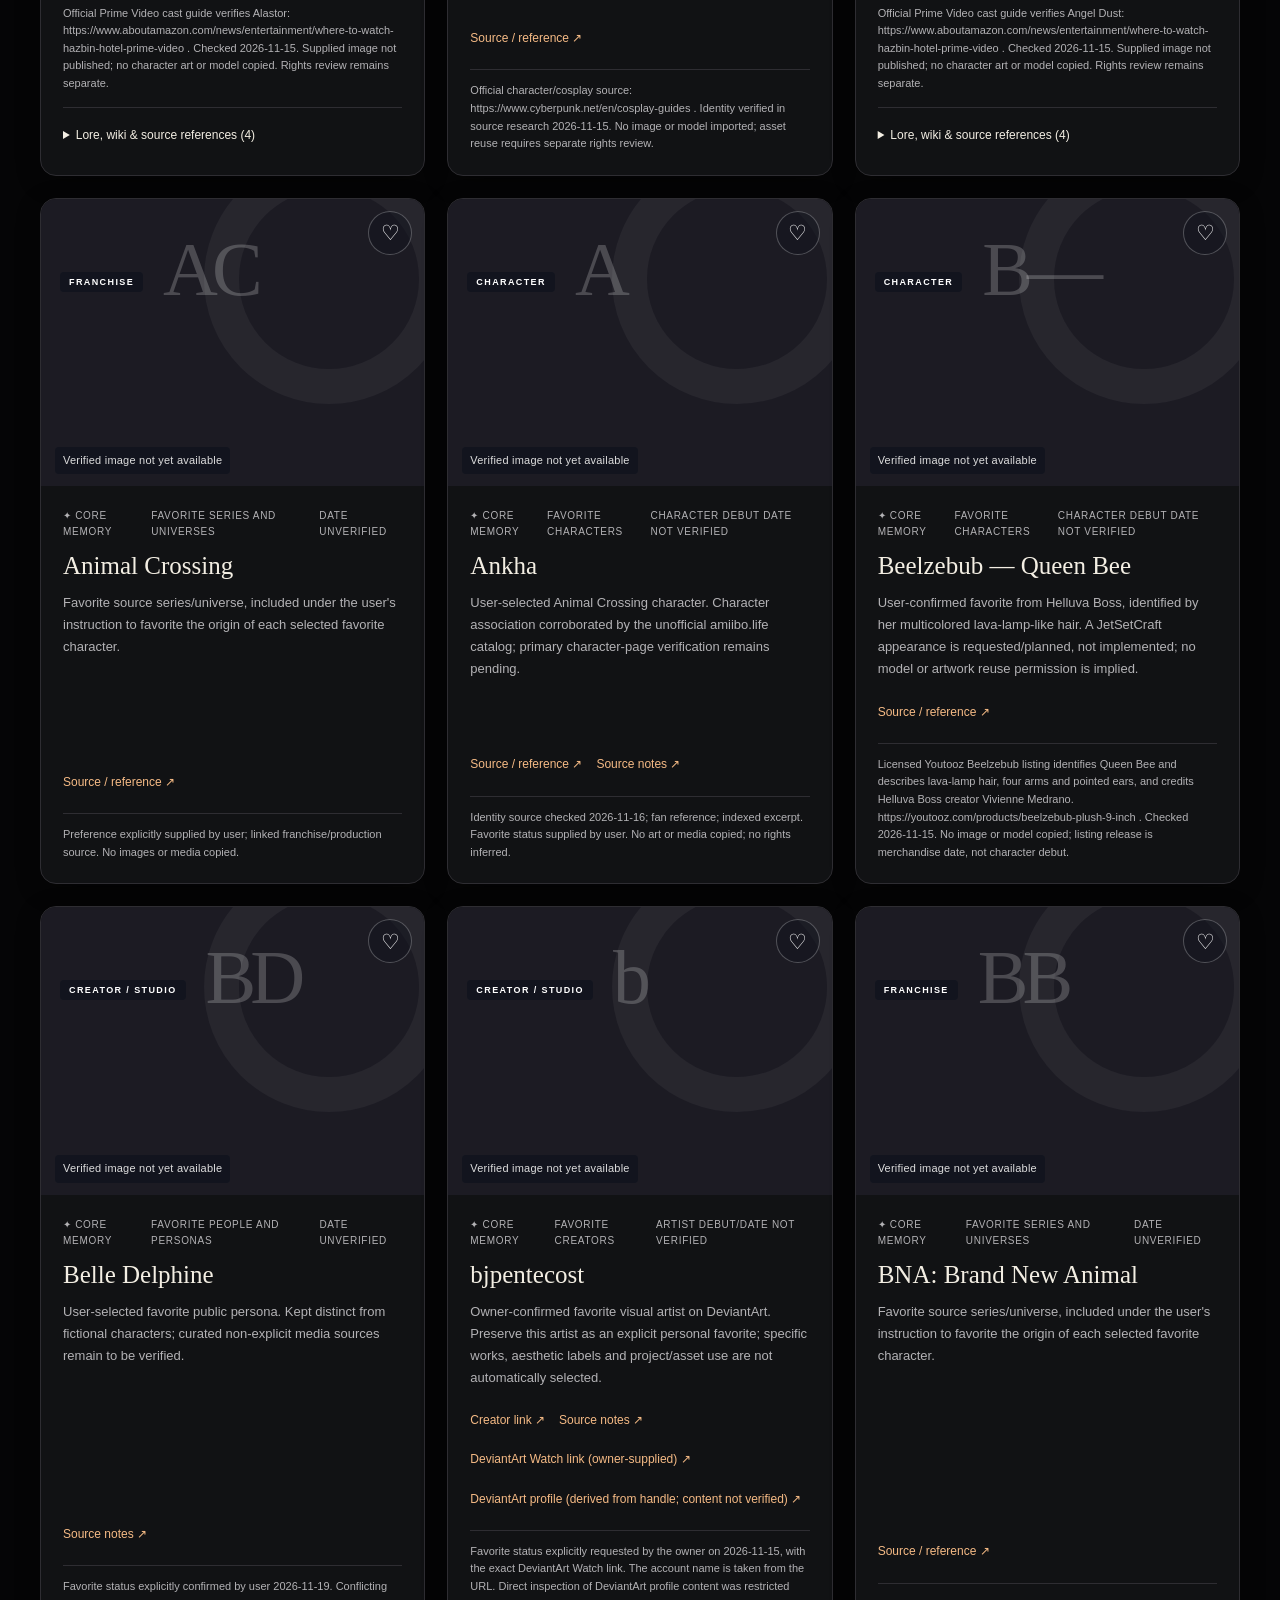
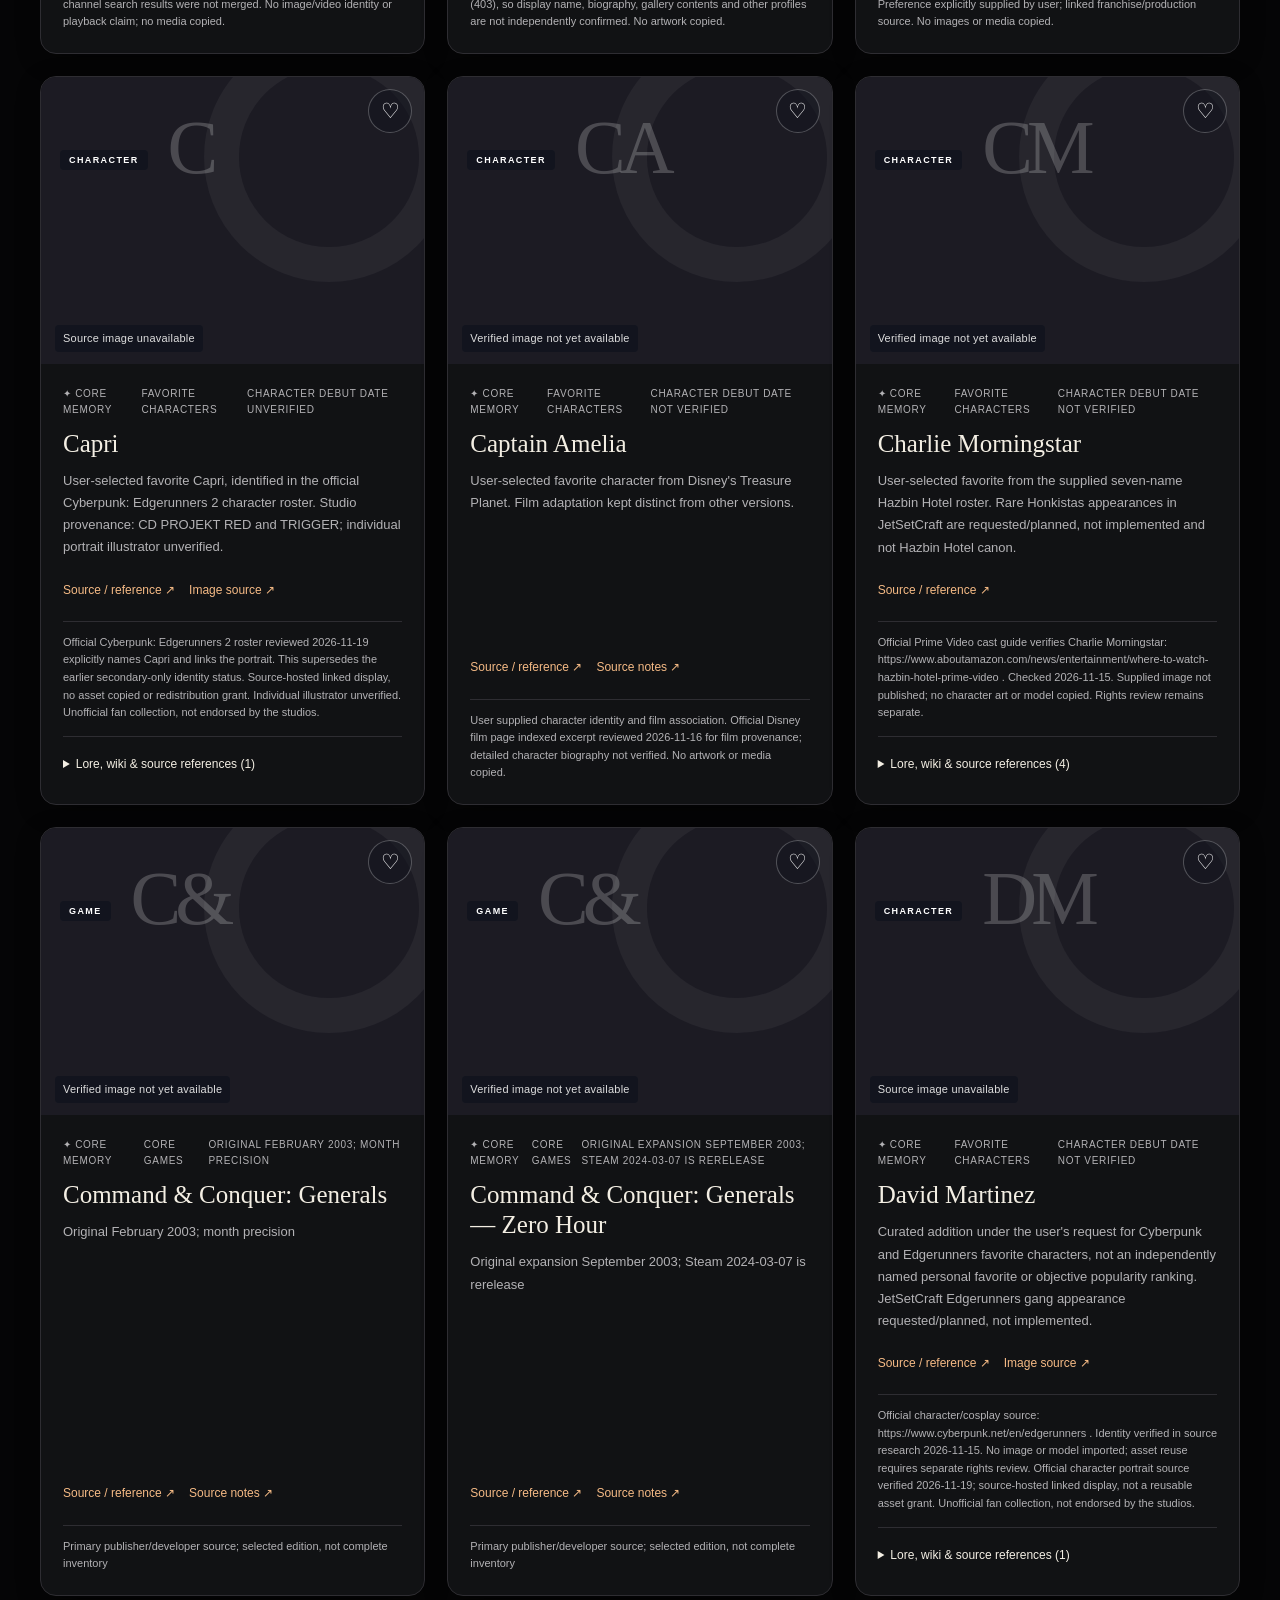
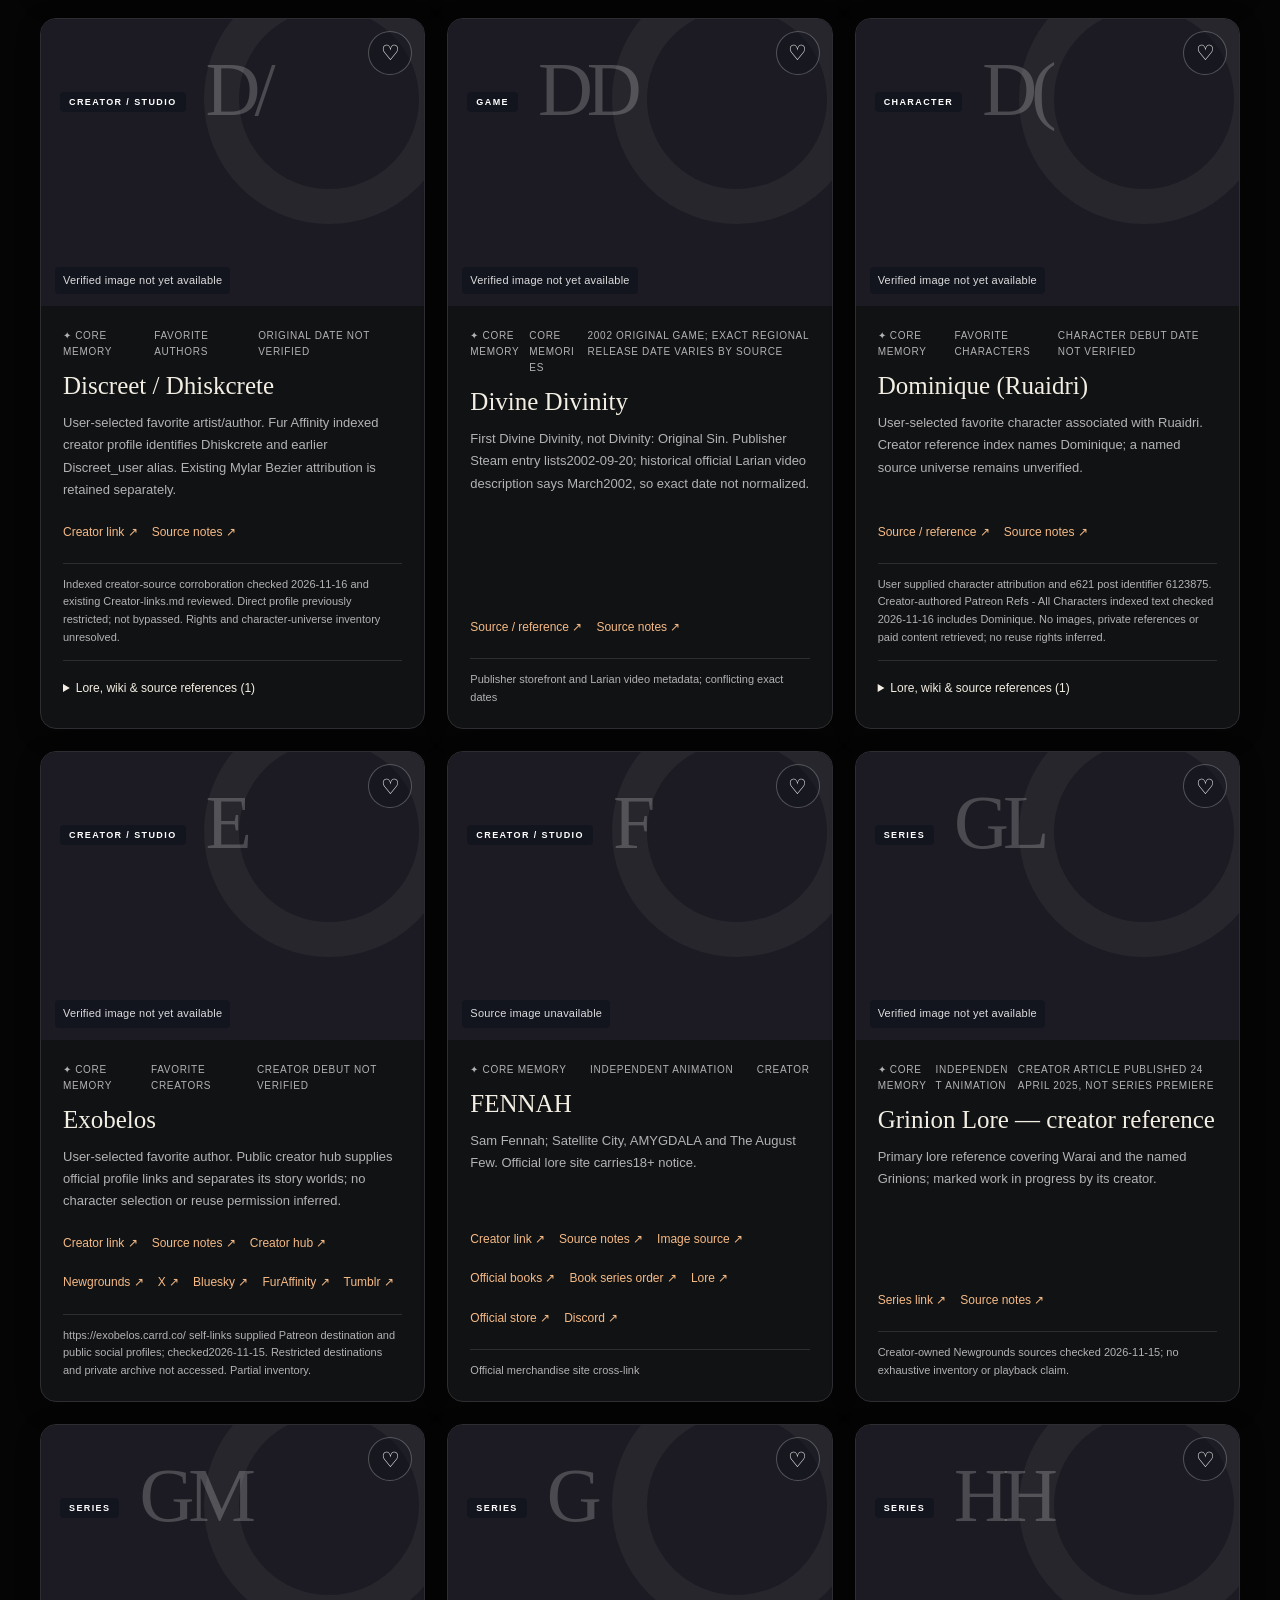
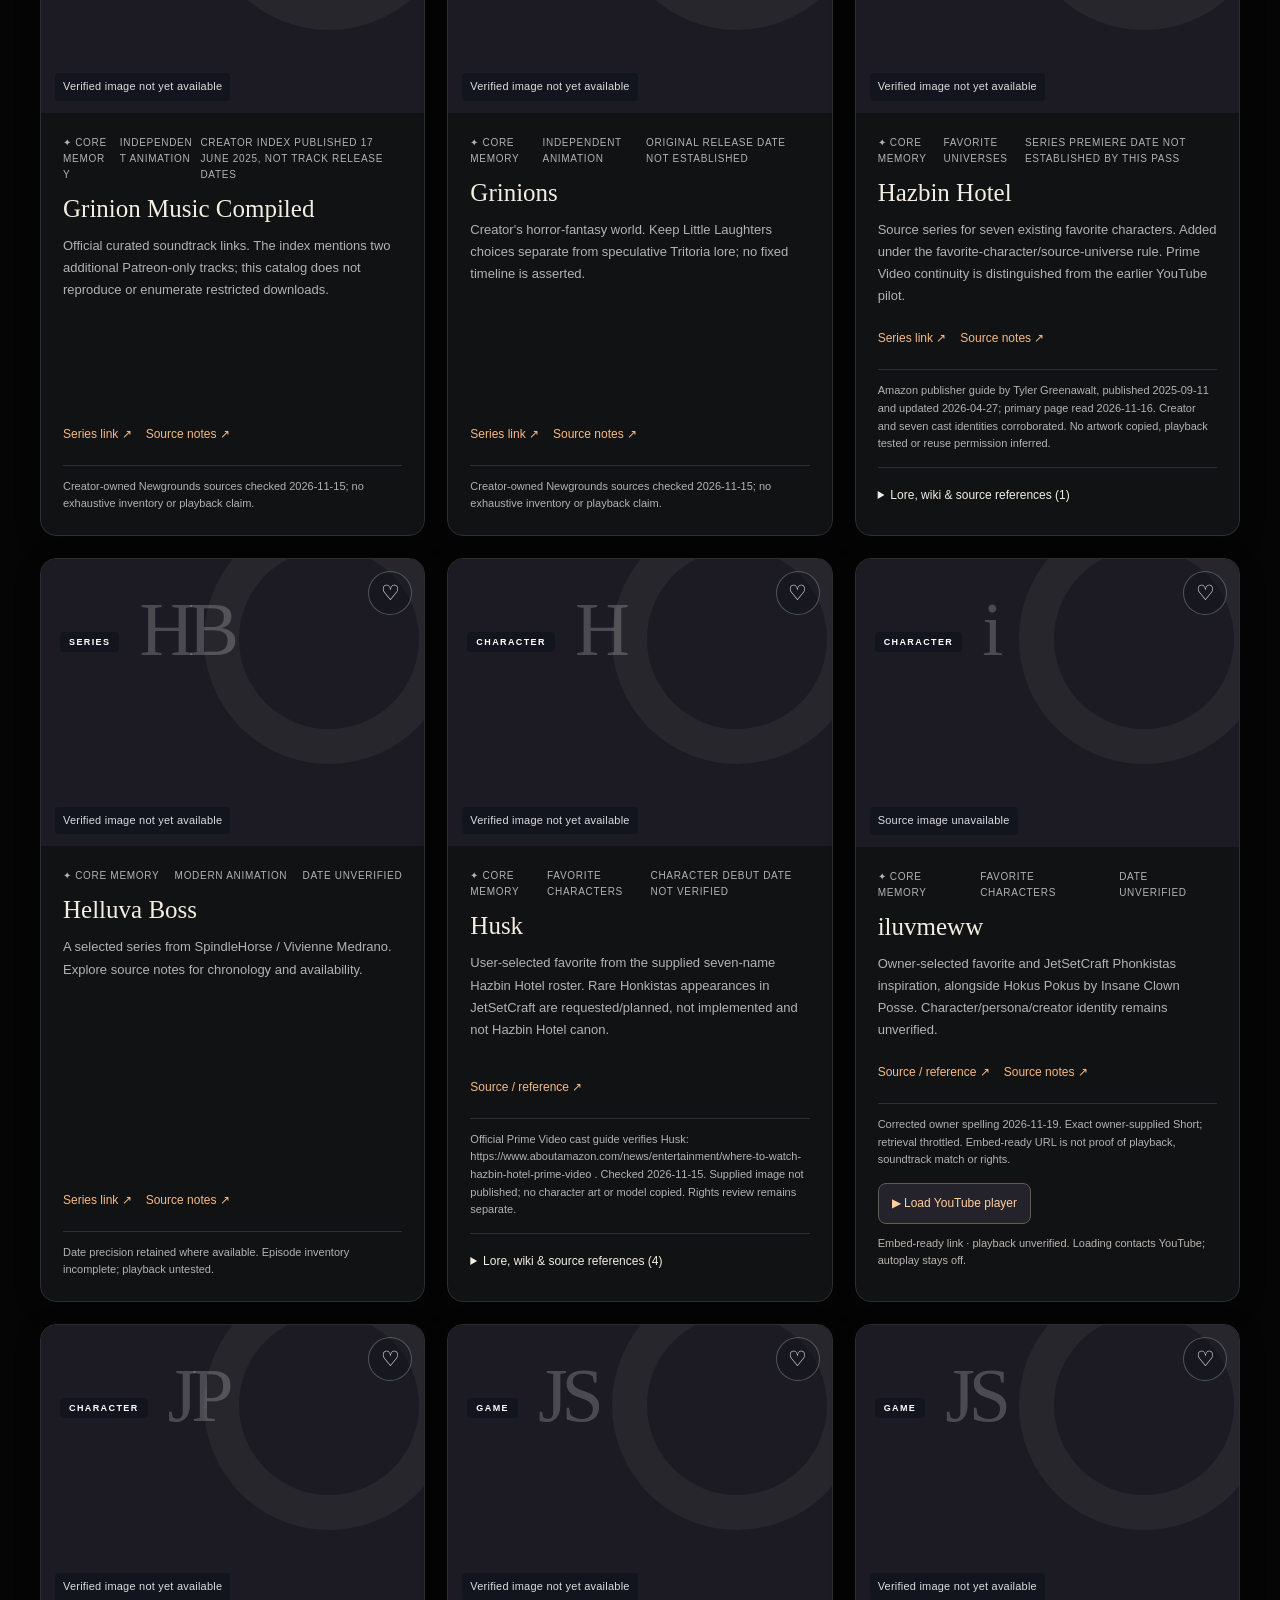
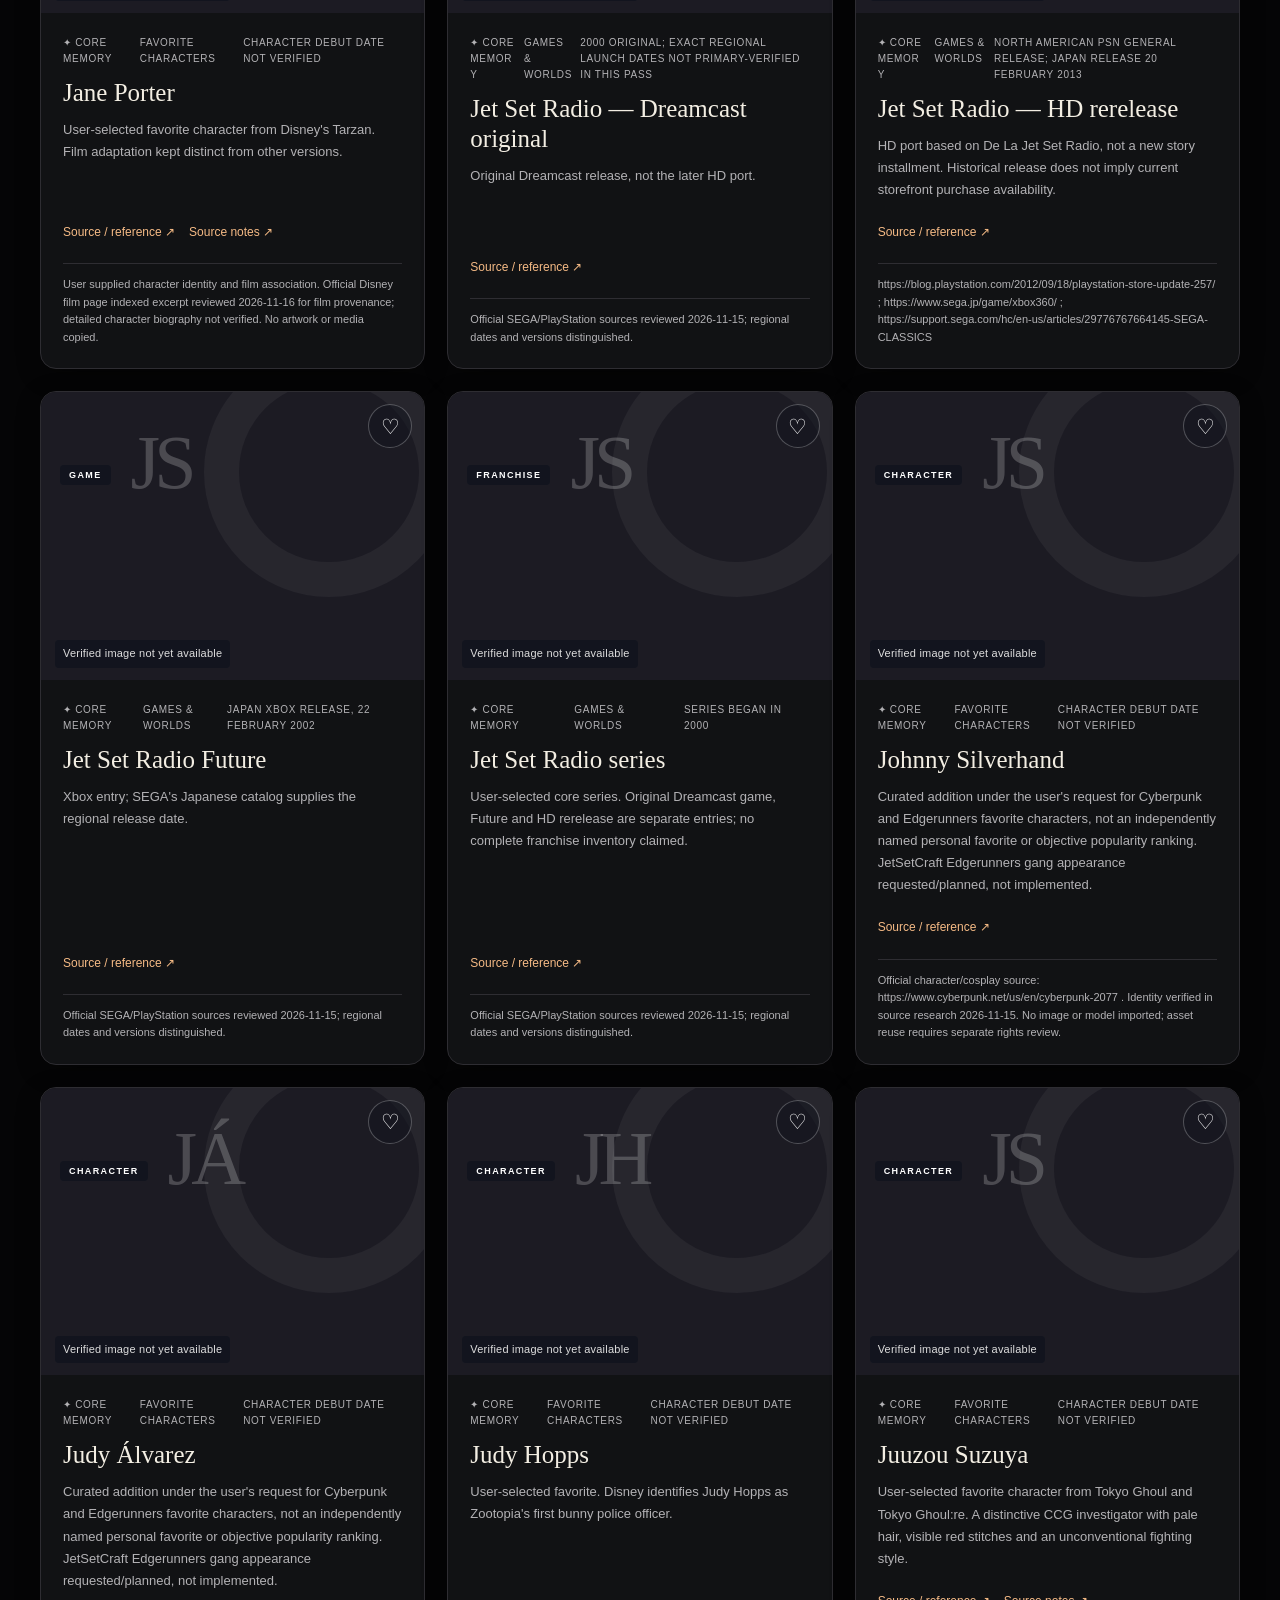
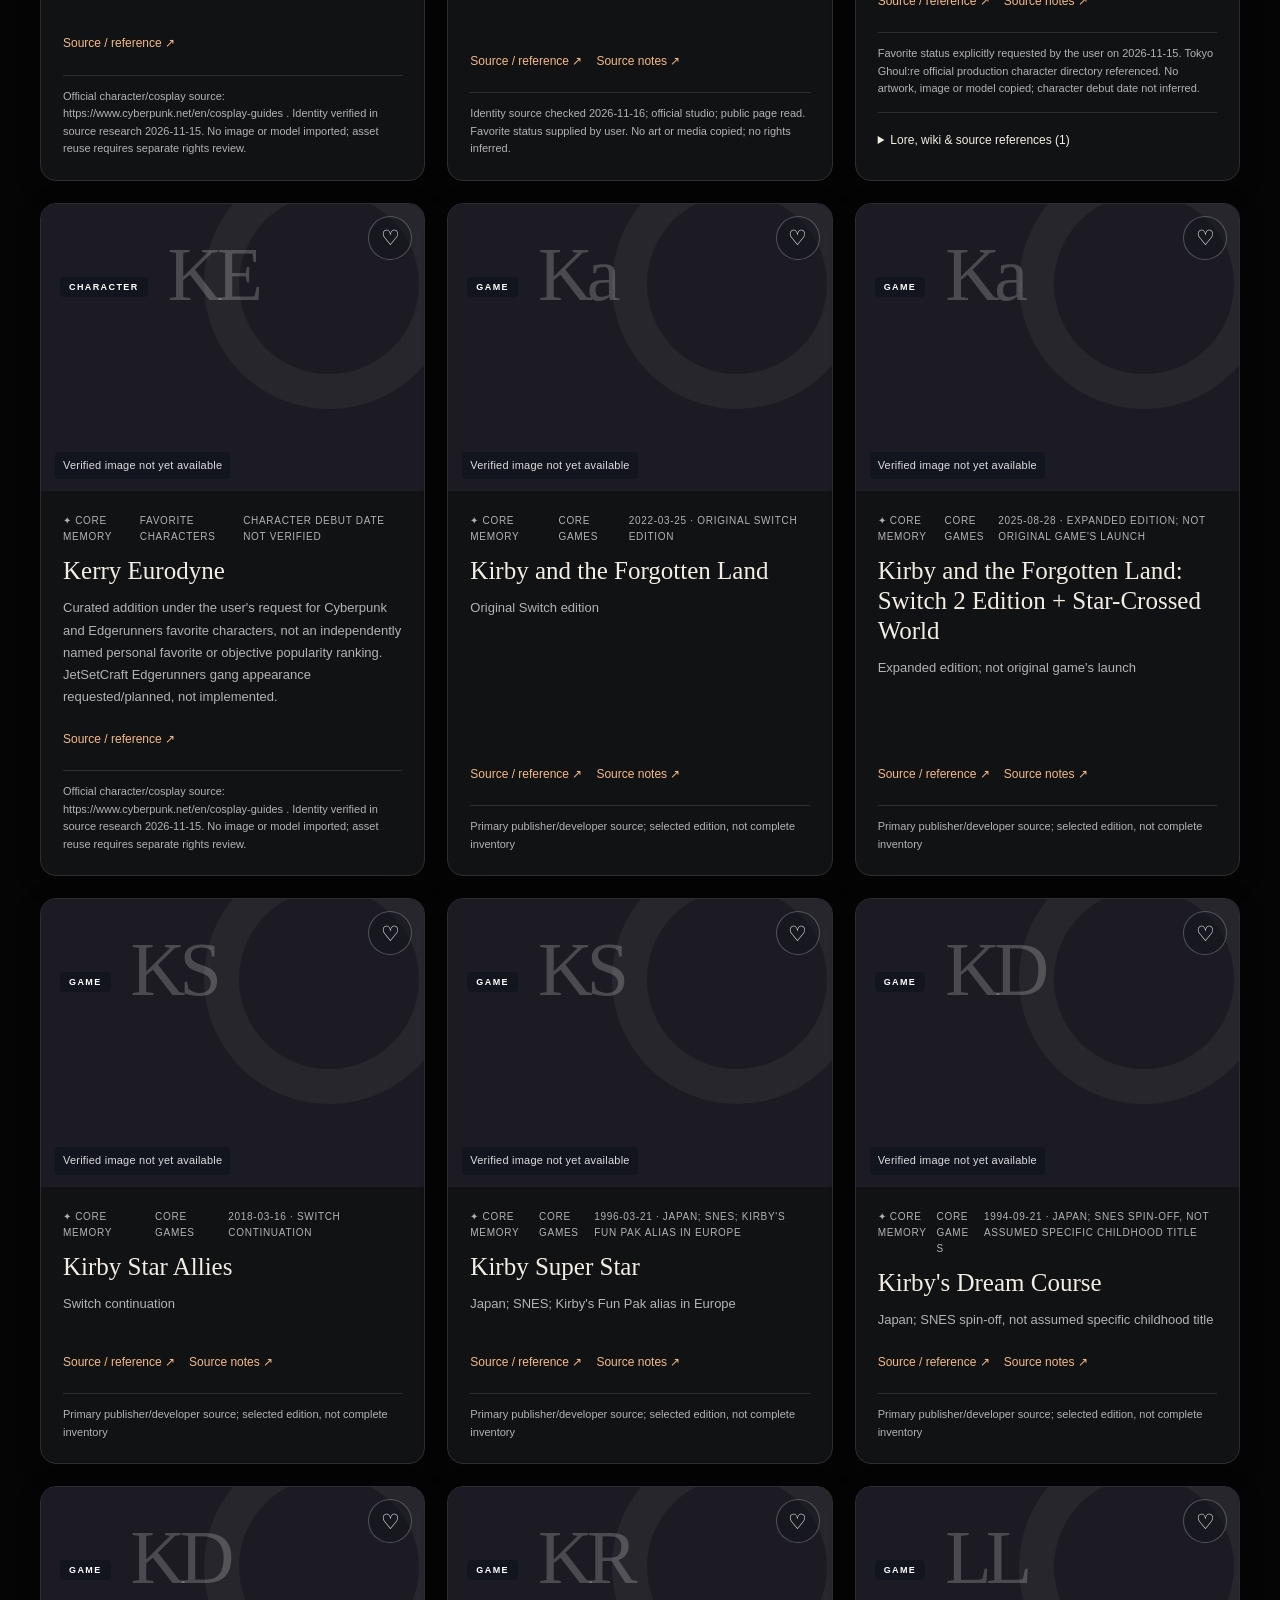
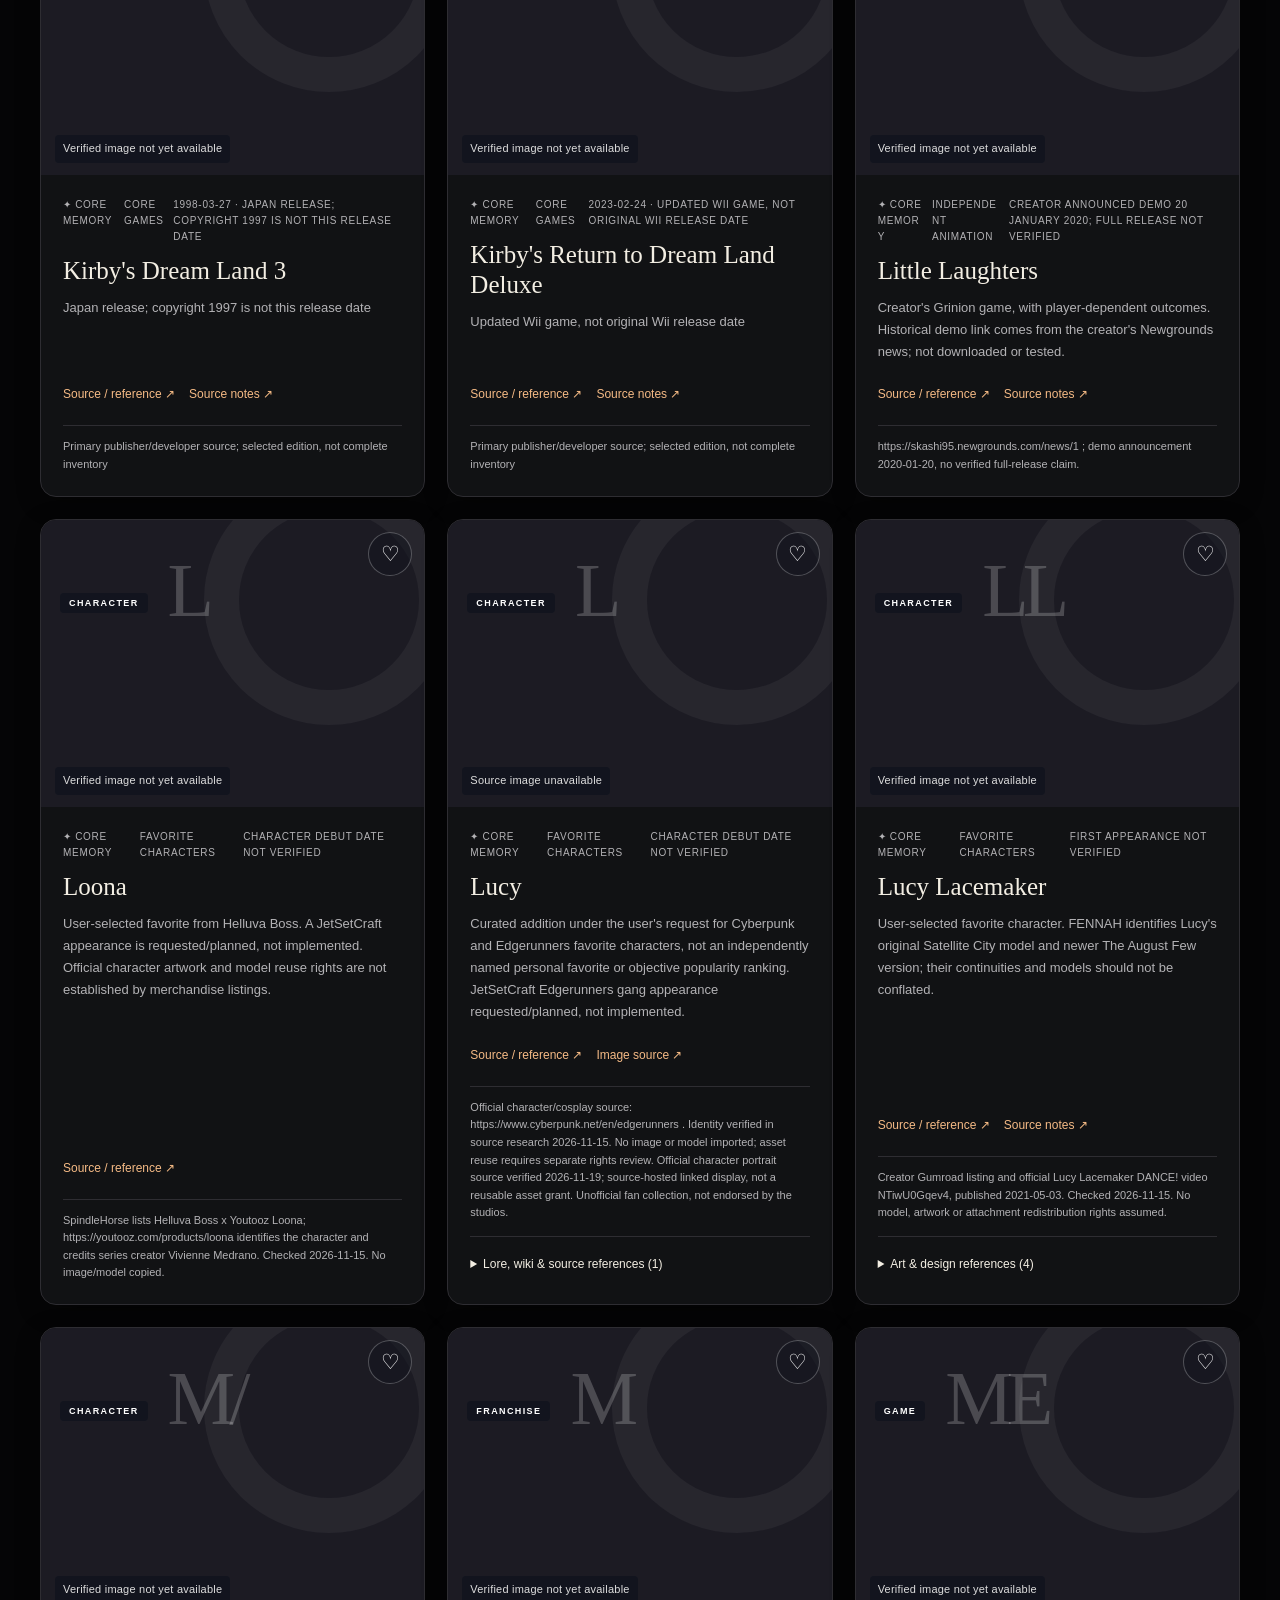
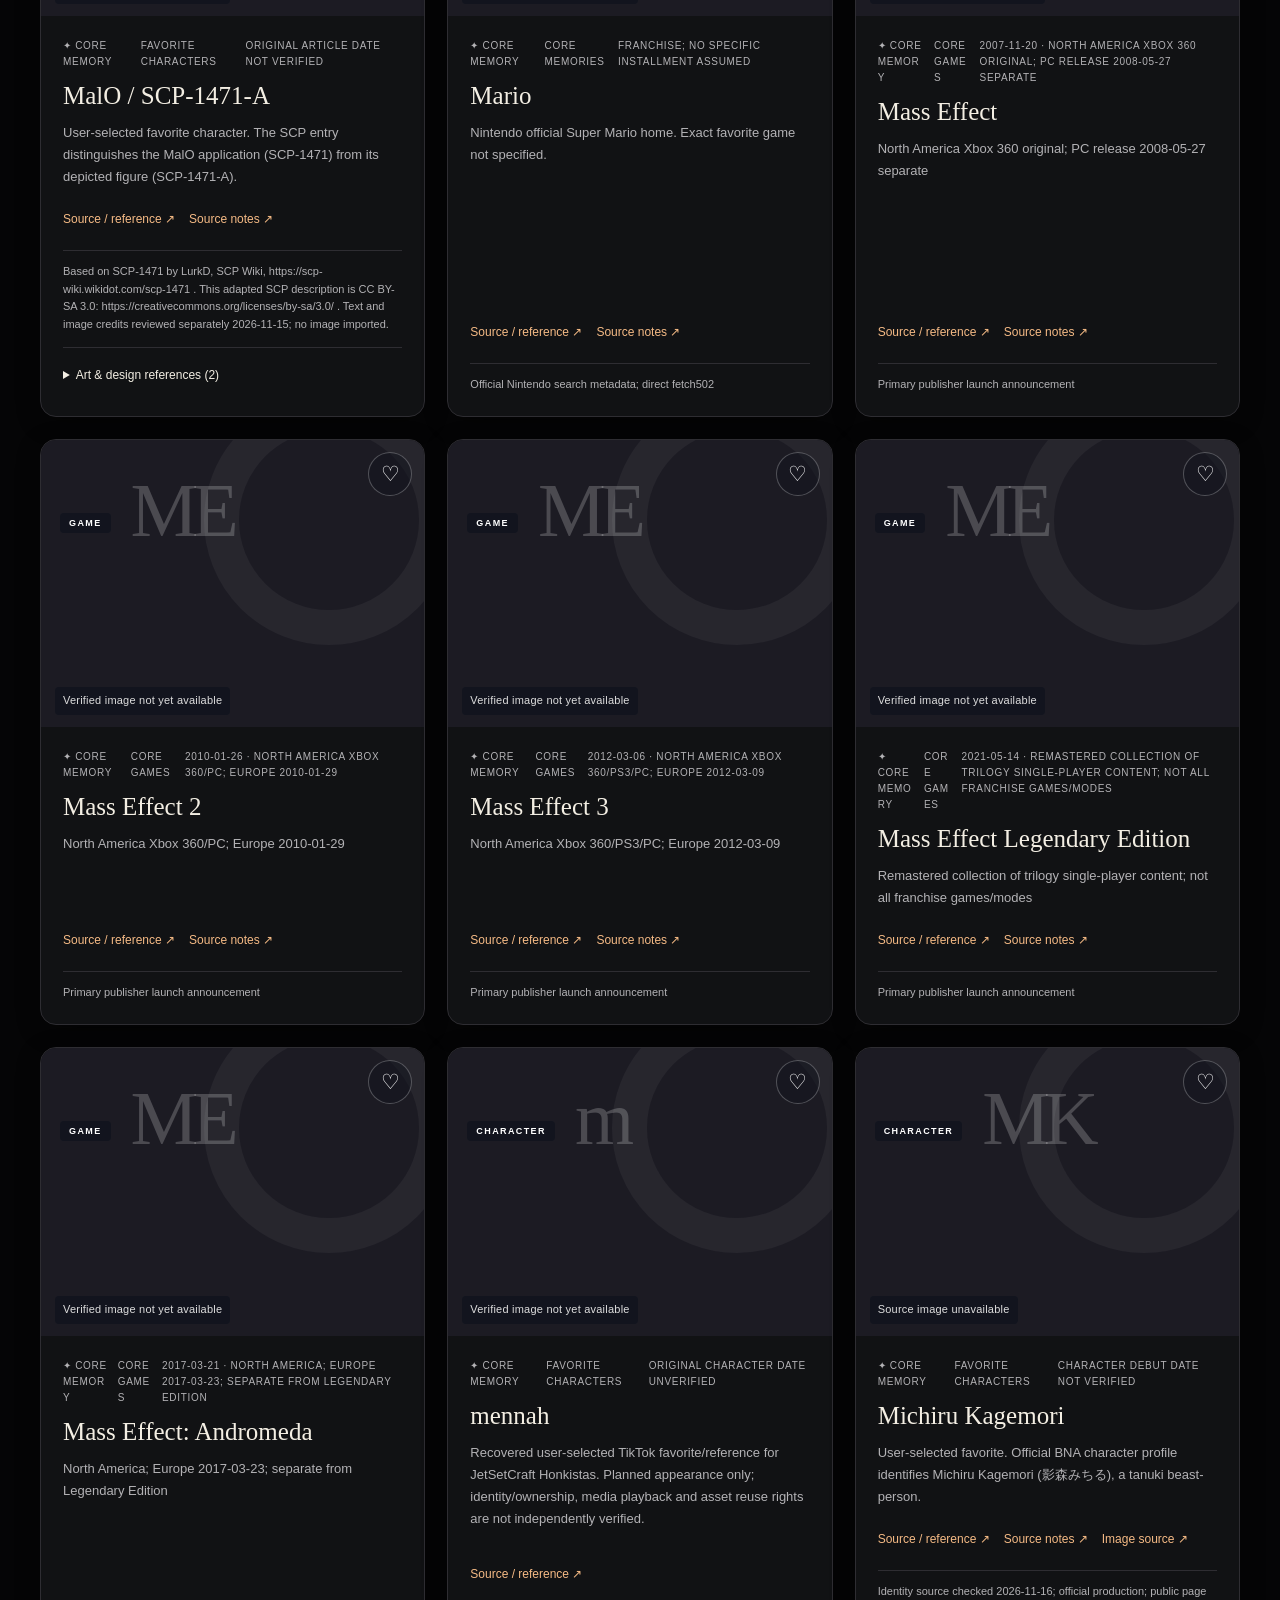
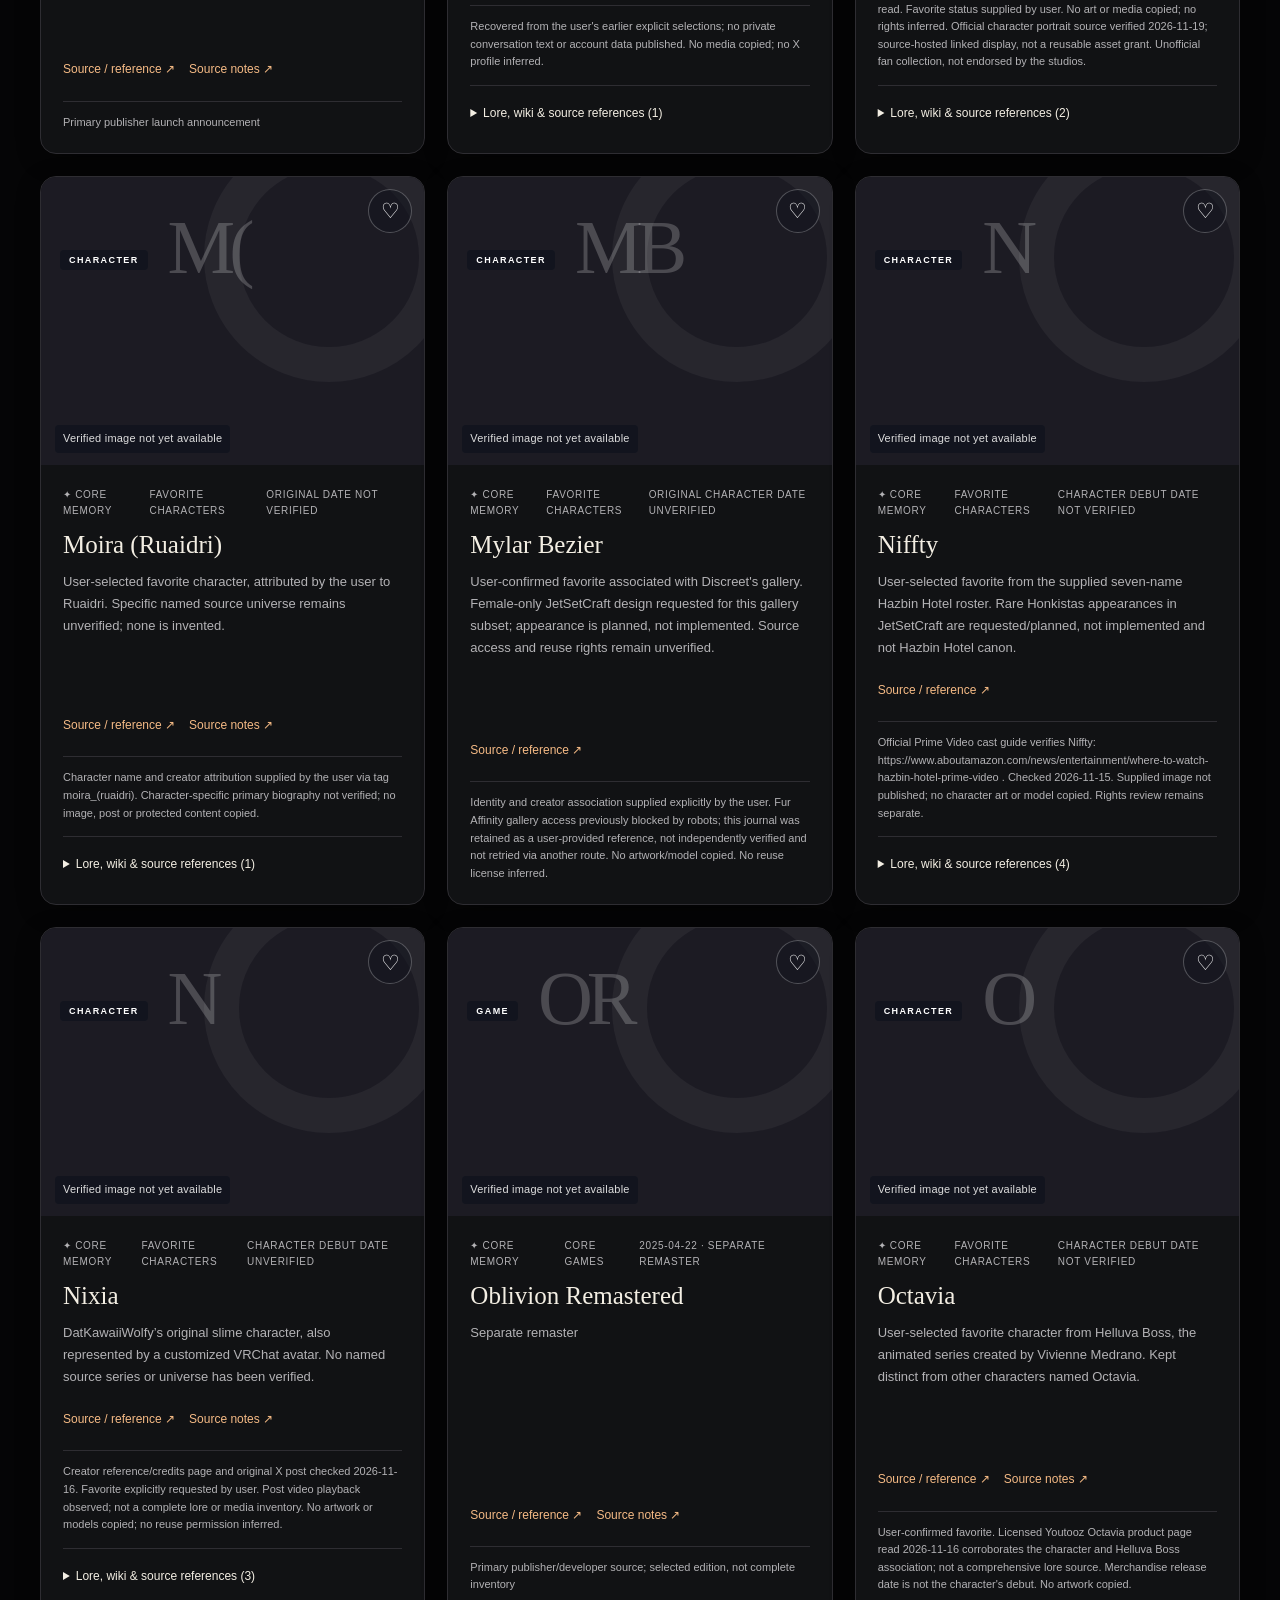
==== commit c8b6b061: "Refine favorites gallery and record rights-aware design direction" ====
--- a/docs/favorites.html
+++ b/docs/favorites.html
@@ -1,6 +1,7 @@
 <!doctype html>
-<html lang="en"><head><meta charset="utf-8"><meta name="viewport" content="width=device-width, initial-scale=1"><meta name="theme-color" content="#141724"><meta name="description" content="A lovingly organized archive of internet creators, series, and the videos that stayed with us."><title>Favorite characters & personas · Memories</title><link rel="stylesheet" href="styles.css?v=media-1"><script src="app.js?v=curated-1" defer></script></head>
+<html lang="en"><head><meta charset="utf-8"><meta name="viewport" content="width=device-width, initial-scale=1"><meta name="theme-color" content="#050506"><meta name="description" content="A lovingly organized archive of internet creators, series, and the videos that stayed with us."><title>Favorite characters & personas · Memories</title><link rel="stylesheet" href="styles.css?v=media-1"><link rel="stylesheet" href="favorites.css?v=gallery-1"><script src="app.js?v=curated-1" defer></script></head>
 <body data-curated="true"><a class="skip" href="#collection">Skip to collection</a><header><a class="brand" href="./" aria-label="Memories home"><span class="brand-icon">M</span>memories<span class="brand-dot">.</span></a><nav aria-label="Main navigation"><a href="#collection">The collection</a><a href="https://github.com/Herbertofury/memories/blob/main/docs/Favorite-characters.md">Field notes ↗</a><a href="https://github.com/Herbertofury/memories">GitHub ↗</a></nav></header>
 <main><section class="hero"><div><p class="eyebrow">AN INTERNET TIME CAPSULE <span>●</span></p><h1>Your favorite<br>characters &<br><em>personas.</em></h1><p class="intro">A curated, shareable collection of your chosen characters, people and source universes. Independent of browser-local hearts.</p><a class="explore" href="#collection">Open the collection <span>↗</span></a></div><div class="tape" aria-hidden="true"><div class="tape-label"><span>THE GOOD INTERNET</span><b>VOL. 001</b><i>press play on a memory</i></div><div class="reels"><span>✳</span><div></div><span>✳</span></div><small>NOT LOST. JUST WAITING TO BE FOUND.</small></div></section>
 <section class="collection" id="collection"><div class="section-heading"><div><p class="eyebrow">YOUR PERSONAL REWIND</p><h2>Favorite character wiki</h2></div><p id="total" class="muted">Loading the archive…</p></div><div class="tabs" role="group" aria-label="Collection view"><button data-view="curated" aria-pressed="true">Curated favorites</button><span id="fav-count" hidden>0</span></div><p class="storage-note">Only cataloged core favorites in these kinds appear here. Public personas are distinct from fictional characters; linked source notes preserve identity, lore and rights. Missing imagery is not filled with guessed matches.</p><div class="filters"><label class="search"><span>⌕</span><input id="search" type="search" placeholder="Find a creator, series, video, or character…" aria-label="Search collection"></label><label>Favorite kind<select id="favorite-kind"><option value="all">All favorites</option><option value="characters">Characters</option><option value="people">People & creators</option><option value="universes">Series & universes</option></select></label><label>Category<select id="category"><option value="all">All categories</option></select></label><label>Sort by<select id="sort"><option value="oldest">Original date · oldest</option><option value="newest">Original date · newest</option><option value="name" selected>A → Z</option></select></label></div><p class="storage-note" id="storage-note">Favorites are saved only in this browser. No account or cross-device sync. Source images load from their hosts; YouTube players load only when you choose.</p><div class="utility"><button id="export" class="text-button">Export favorites ↓</button><label class="text-button import-label">Import favorites ↑<input id="import" type="file" accept="application/json,.json" hidden></label></div><p id="status" role="status" aria-live="polite"></p><div id="grid" class="grid" aria-live="polite"></div><div id="empty" class="empty" hidden><h3>No memories here yet.</h3><p>Try another search or favorite something worth coming back to.</p><button id="reset">Reset filters</button></div><noscript>This collection needs JavaScript for sorting and favorites. <a href="https://github.com/Herbertofury/memories/wiki">Browse the source notes instead.</a></noscript></section>
 <section class="footnote"><span>✦</span><div><h3>A collection, not a claim of completeness.</h3><p>Original releases and later reuploads are different memories. Dates and links carry their source notes; an archived URL does not guarantee a playable video. Sorting uses original publication dates only, never later reuploads or documented-by dates. Unknown originals sort last. Character search uses documented annotations, not an exhaustive transcript index. Thumbnail availability is not playback proof. Click-to-load YouTube players keep autoplay off; blocked or restricted videos retain their direct links.</p></div></section></main><footer><a class="brand" href="#">memories.</a><p>Made for the things you don’t want to forget.</p><a href="https://github.com/Herbertofury/memories/wiki">Sources & archive notes ↗</a></footer></body></html>
+
--- a/docs/favorites.css
+++ b/docs/favorites.css
@@ -0,0 +1,40 @@
+/* Original Memories gallery treatment. No third-party template/assets. */
+body[data-curated]{--bg:#050506;--panel:#111214;--text:#f3eee3;--muted:#b3b2b5;--line:#2e2d32;--accent:#f5ba85;background:var(--bg)}
+body[data-curated] header{padding-top:24px;padding-bottom:24px;border-bottom:1px solid var(--line)}
+body[data-curated] nav a{padding:8px 0}
+body[data-curated] .hero{gap:48px;padding:52px 0 60px;grid-template-columns:minmax(0,1.3fr) minmax(220px,.7fr)}
+body[data-curated] h1{font-size:clamp(42px,5.4vw,68px);letter-spacing:-2px;line-height:1.08}
+body[data-curated] .intro{max-width:490px;font-size:15px}
+body[data-curated] .tape{width:100%;max-width:330px;justify-self:end;box-shadow:10px 18px 0 #15151b,0 24px 60px #0008;transform:rotate(4deg)}
+body[data-curated] .explore{min-height:44px;transition:background-color .16s ease}
+body[data-curated] .explore:hover{background:#ffd2ab}
+body[data-curated] .section-heading{padding-top:28px;gap:20px}
+body[data-curated] h2{font-size:32px;margin-bottom:16px}
+body[data-curated] .filters{gap:12px;padding:16px;background:#0c0c0f;border:1px solid var(--line);border-radius:14px;margin-top:18px;flex-wrap:wrap}
+body[data-curated] .filters label{font-size:11px;letter-spacing:.3px}
+body[data-curated] .search{min-width:220px}
+body[data-curated] .filters select{min-width:130px}
+body[data-curated] .search:focus-within{border-color:var(--accent);box-shadow:0 0 0 1px var(--accent)}
+body[data-curated] .utility{gap:12px;margin-top:14px;flex-wrap:wrap}
+body[data-curated] .text-button{min-height:44px;display:inline-flex;align-items:center;padding:8px 12px;border:1px solid var(--line);border-radius:8px;text-decoration:none;font-size:12px}
+body[data-curated] .text-button:hover{background:#202025;border-color:#68616a}
+body[data-curated] .grid{gap:22px;align-items:stretch}
+body[data-curated] .card{border-radius:16px;box-shadow:0 6px 24px #0005;transition:border-color .16s ease;min-width:0}
+body[data-curated] .card:hover,body[data-curated] .card:focus-within{border-color:#877064}
+body[data-curated] .art{height:auto;aspect-ratio:4/3;min-height:160px;background:#1c1b23}
+body[data-curated] .source-image{object-fit:contain;background:#131316}
+body[data-curated] .art:after{pointer-events:none}
+body[data-curated] .art.has-image:after{display:none}
+body[data-curated] .favorite{width:44px;height:44px;top:12px;right:12px}
+body[data-curated] .card-body{padding:22px;overflow-wrap:anywhere}
+body[data-curated] h3{font-size:25px;line-height:1.2}
+body[data-curated] .card-description{font-size:13px}
+body[data-curated] .links{gap:8px 14px}
+body[data-curated] .links a{padding:6px 0;text-underline-offset:4px}
+body[data-curated] .evidence{font-size:11px;color:var(--muted)}
+body[data-curated] details{font-size:12px;color:var(--muted);margin-top:14px;border-top:1px solid var(--line);padding-top:10px}
+body[data-curated] summary{cursor:pointer;color:var(--text);padding:8px 0}
+body[data-curated] .footnote{background:#0e0e11}
+@media(max-width:900px){body[data-curated] .grid{grid-template-columns:repeat(2,minmax(0,1fr))}body[data-curated] .hero{gap:28px}body[data-curated] .tape{max-width:270px}}
+@media(max-width:600px){body[data-curated] header{padding:18px 20px}body[data-curated] main{padding:0 20px}body[data-curated] .hero{grid-template-columns:1fr;padding:36px 0;gap:28px}body[data-curated] .tape{justify-self:center;max-width:230px}body[data-curated] .hero .intro{font-size:14px}body[data-curated] .grid{grid-template-columns:1fr}body[data-curated] .filters{padding:12px}body[data-curated] .search{min-width:0;flex-basis:100%}body[data-curated] .filters>label:not(.search){flex:1 1 120px}body[data-curated] .filters select{min-width:0}body[data-curated] h2{font-size:28px}body[data-curated] .card-body{padding:20px}}
+@media(prefers-reduced-motion:reduce){body[data-curated] *,body[data-curated] *:before,body[data-curated] *:after{transition:none!important;animation:none!important}}
